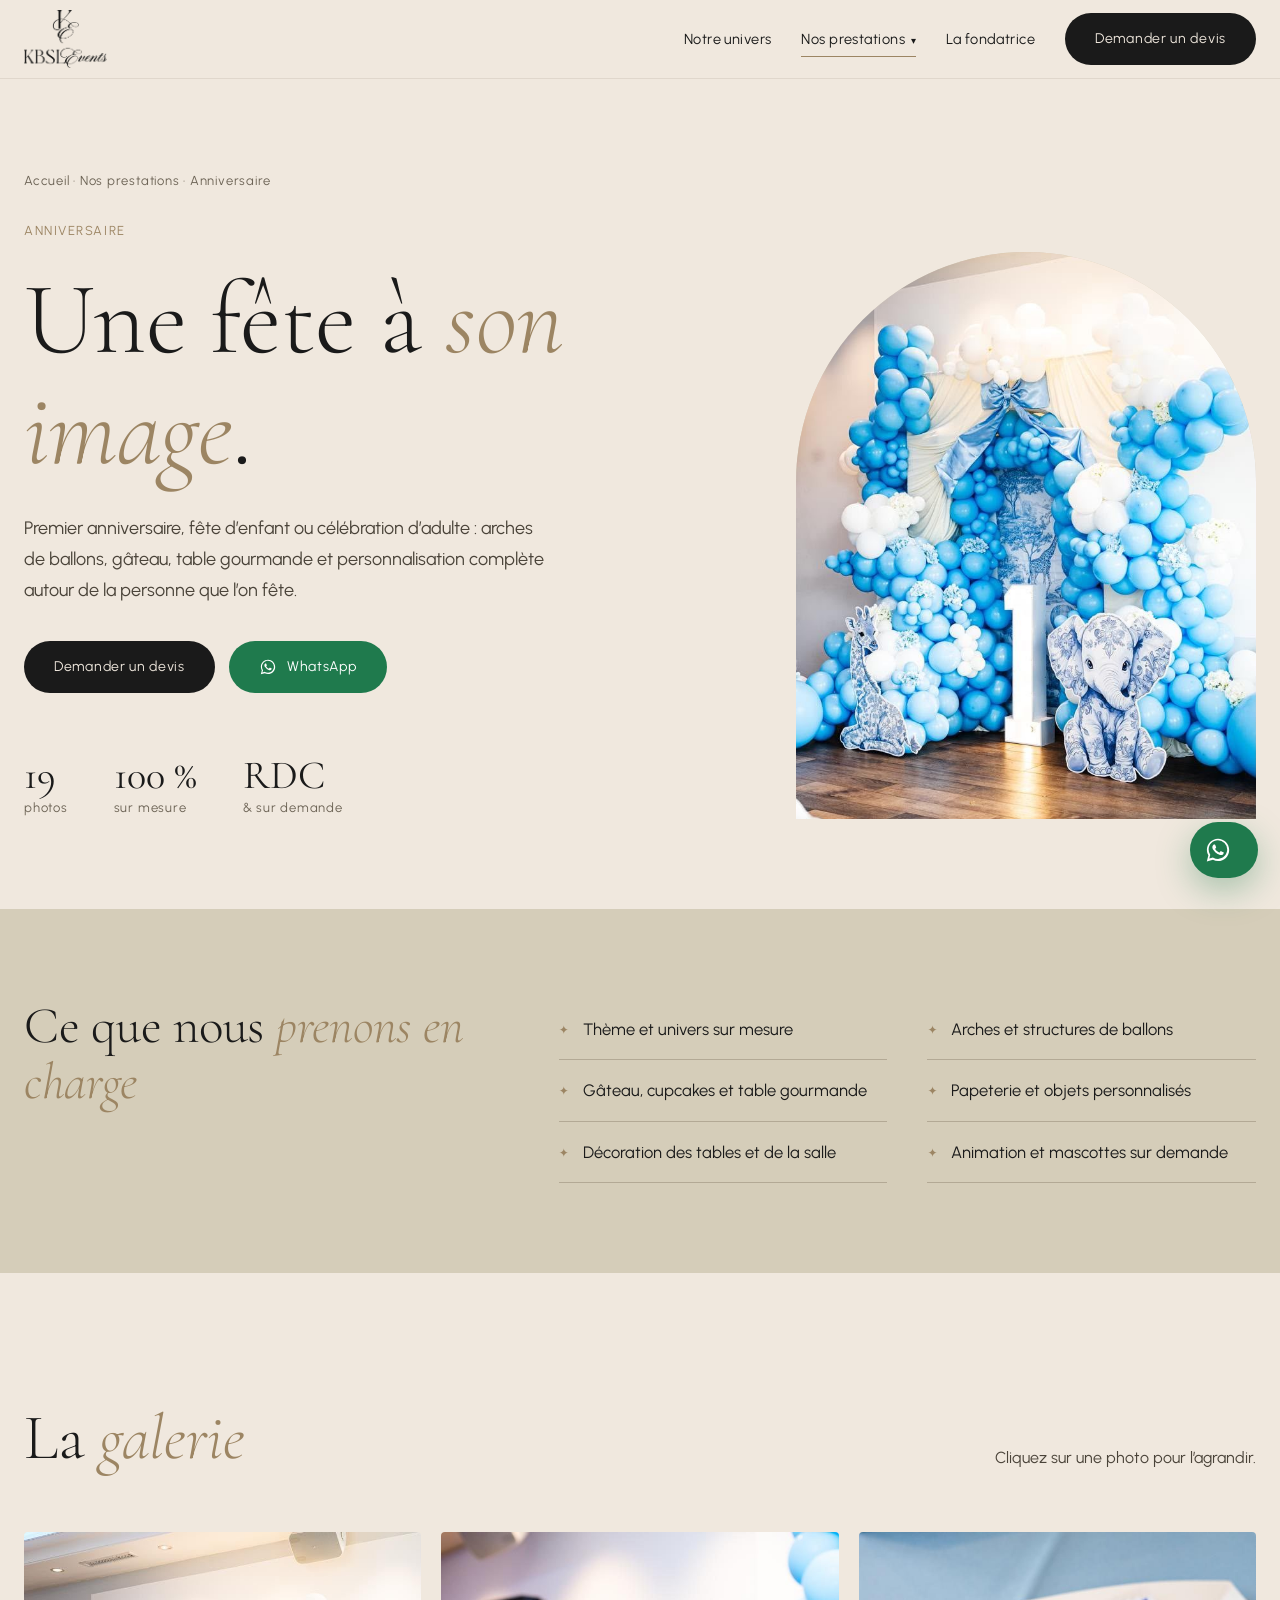
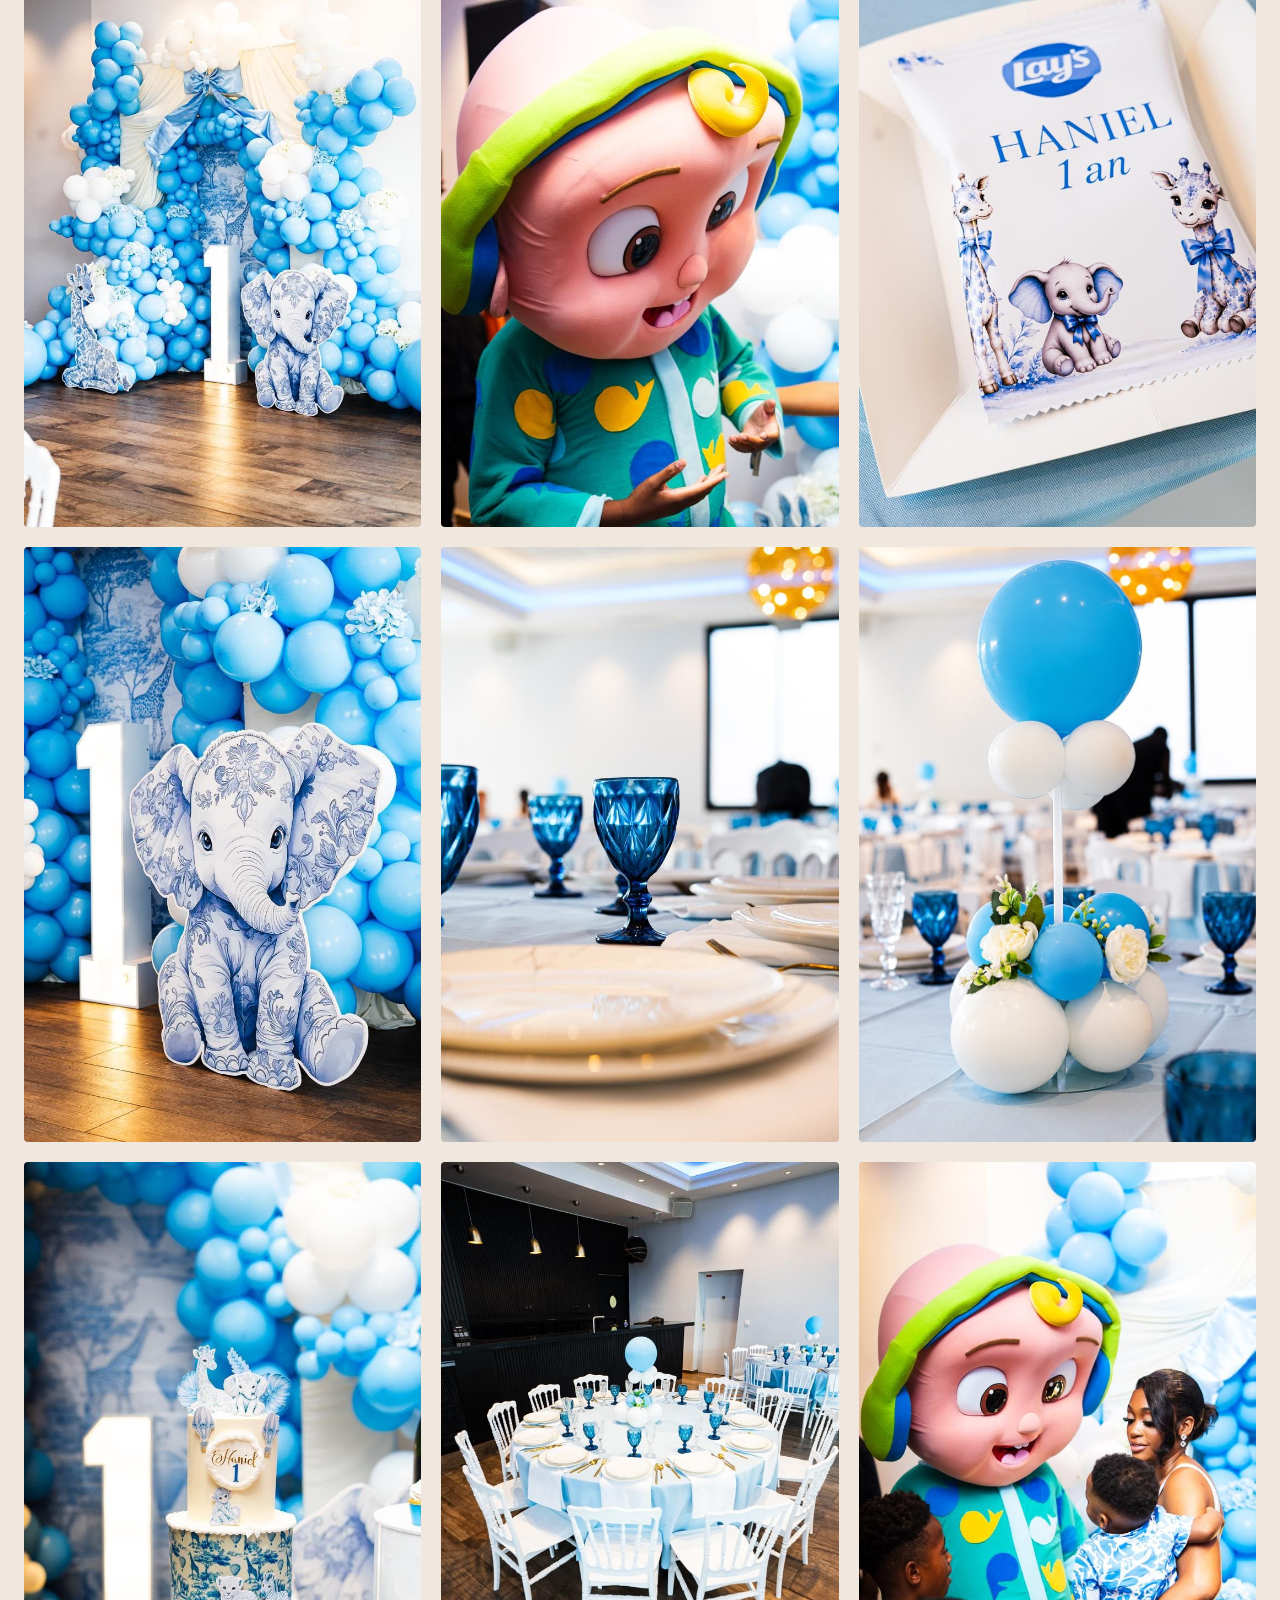
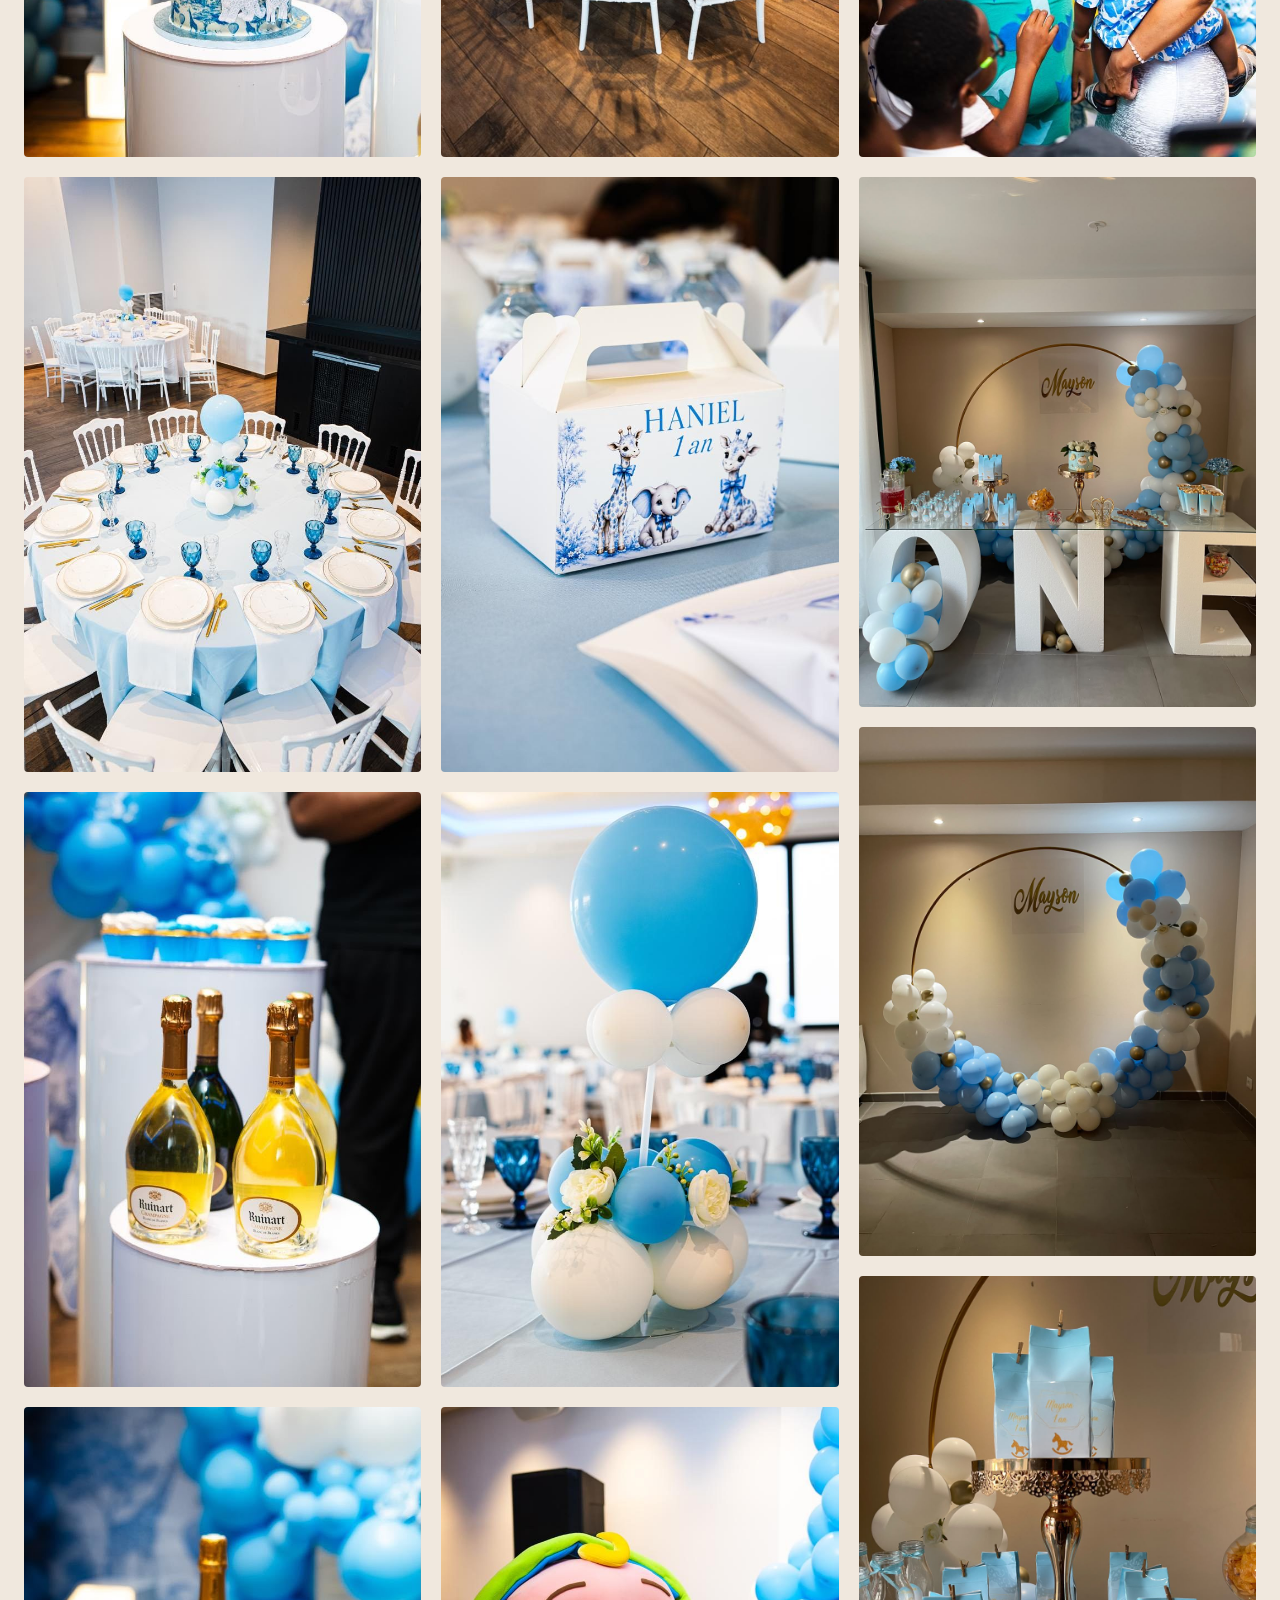
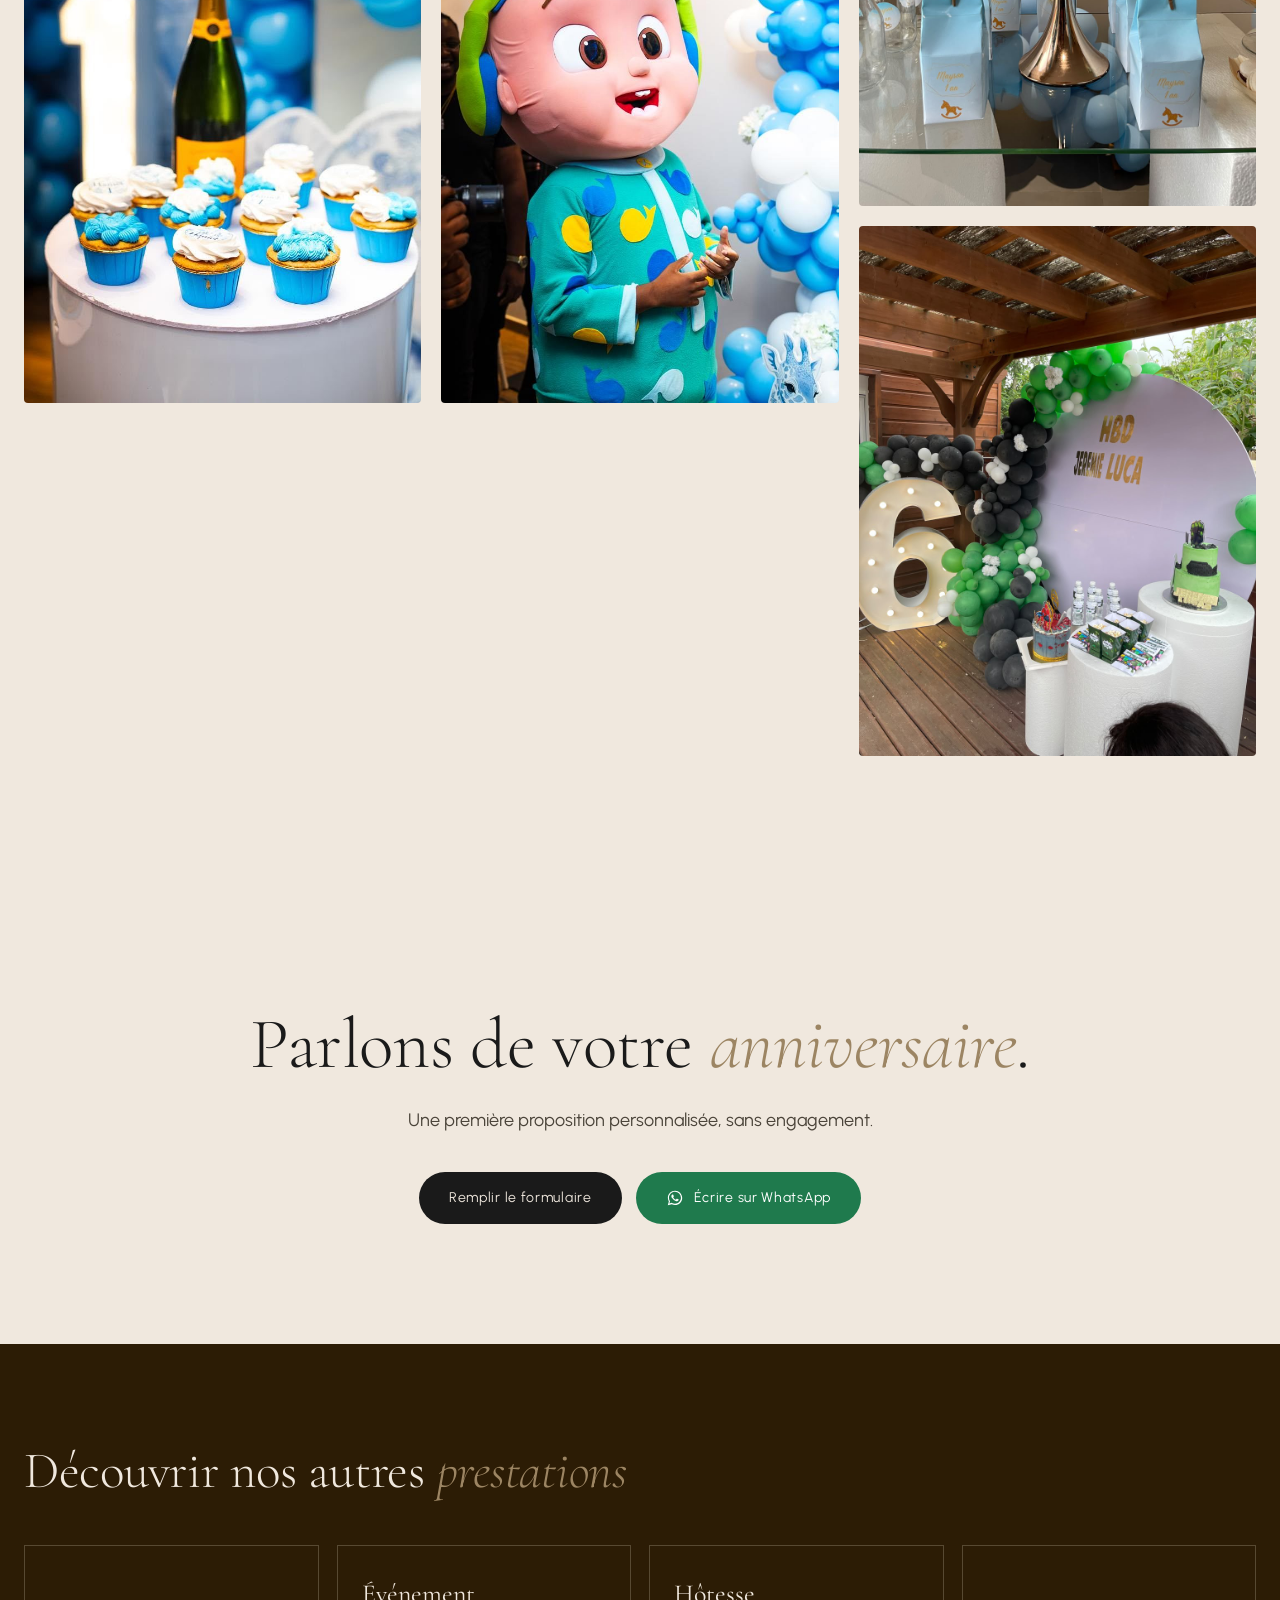
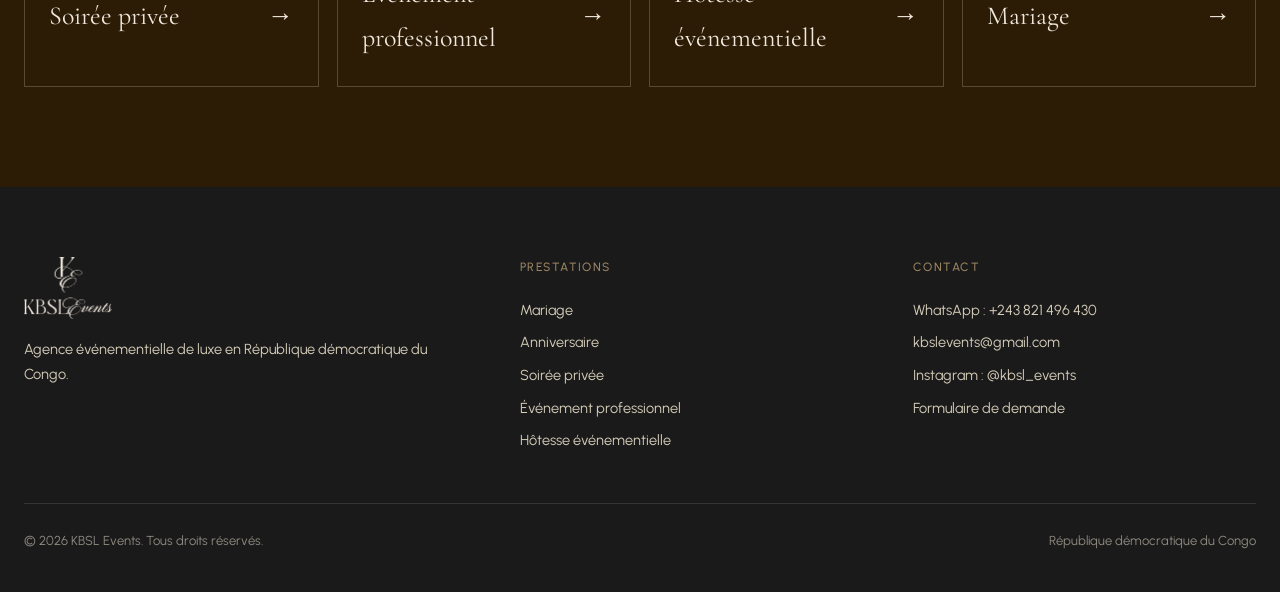
==== anniversaire.html @ 3478a7ea "Modifications cliente : pages par prestation, WhatsApp, formulaire, polices stables - RDC au lieu de" ====
<!doctype html>
<html lang="fr">
<head>
<meta charset="utf-8">
<meta name="viewport" content="width=device-width, initial-scale=1">
<title>Anniversaire | KBSL Events</title>
<meta name="description" content="Premier anniversaire, fête d’enfant ou célébration d’adulte : arches de ballons, gâteau, table gourmande et personnalisation complète autour de la personne que l’on fête.">
<meta property="og:title" content="Anniversaire | KBSL Events">
<meta property="og:description" content="Premier anniversaire, fête d’enfant ou célébration d’adulte : arches de ballons, gâteau, table gourmande et personnalisation complète autour de la personne que l’on fête.">
<meta property="og:image" content="images/planner-02.jpg">
<meta name="theme-color" content="#F0E8DE">
<link rel="icon" href="images/monogram-dark.png">
<link rel="preload" href="fonts/cormorant-garamond-latin-300-normal.woff2" as="font" type="font/woff2" crossorigin>
<link rel="preload" href="fonts/cormorant-garamond-latin-300-italic.woff2" as="font" type="font/woff2" crossorigin>
<link rel="preload" href="fonts/urbanist-latin-400-normal.woff2" as="font" type="font/woff2" crossorigin>
<link rel="preload" as="image" href="images/anniv-01.jpg">
<link rel="stylesheet" href="style.css">
</head>
<body>
<nav class="nav solid" aria-label="Navigation principale">
  <div class="wrap">
    <a href="index.html" class="brand" aria-label="KBSL Events, accueil"><img src="images/logo-full-dark.png" alt="KBSL Events" width="1423" height="1000"></a>
    <div class="links">
      <a href="index.html#univers">Notre univers</a>
      <div class="drop active">
        <button type="button" aria-haspopup="true">Nos prestations<span>▾</span></button>
        <div class="drop-menu"><a href="mariage.html">Mariage<small>24 photos</small></a><a href="anniversaire.html" class="active">Anniversaire<small>19 photos</small></a><a href="soiree-privee.html">Soirée privée<small>3 photos</small></a><a href="evenement-professionnel.html">Événement professionnel<small>Galerie à venir</small></a><a href="hotesse-evenementielle.html">Hôtesse événementielle<small>8 photos</small></a></div>
      </div>
      <a href="index.html#fondatrice">La fondatrice</a>
      <a class="btn" href="index.html#contact">Demander un devis</a>
    </div>
    <button class="burger" aria-label="Ouvrir le menu" aria-expanded="false"><i></i><i></i><i></i></button>
  </div>
</nav>
<div class="mobile-menu">
  <a href="index.html">Accueil</a>
  <p>NOS PRESTATIONS</p>
  <a href="mariage.html">Mariage</a><a href="anniversaire.html">Anniversaire</a><a href="soiree-privee.html">Soirée privée</a><a href="evenement-professionnel.html">Événement professionnel</a><a href="hotesse-evenementielle.html">Hôtesse événementielle</a>
  <p>LA MAISON</p>
  <a href="index.html#fondatrice">La fondatrice</a>
  <a href="index.html#contact">Contact</a>
  <a class="btn" href="index.html#contact">Demander un devis</a>
</div>

<header class="page-hero">
  <div class="wrap page-hero-grid">
    <div>
      <p class="crumbs load"><a href="index.html">Accueil</a> · <a href="index.html#realisations">Nos prestations</a> · Anniversaire</p>
      <p class="eyebrow load" style="--d:1">ANNIVERSAIRE</p>
      <h1 class="load" style="--d:1">Une fête à <em>son image</em>.</h1>
      <p class="lead load" style="--d:3">Premier anniversaire, fête d’enfant ou célébration d’adulte : arches de ballons, gâteau, table gourmande et personnalisation complète autour de la personne que l’on fête.</p>
      <div class="hero-cta load" style="--d:3"><a class="btn" href="index.html?type=anniversaire#contact">Demander un devis</a><a class="btn wa" href="https://wa.me/243821496430?text=Bonjour%20KBSL%20Events%2C%20j%27organise%20un%20anniversaire%20et%20j%27aimerais%20recevoir%20des%20informations%20sur%20vos%20prestations.%20Merci%20%21" target="_blank" rel="noopener"><svg viewBox="0 0 32 32" aria-hidden="true" fill="currentColor"><path d="M16.04 3C9 3 3.3 8.7 3.3 15.74c0 2.25.6 4.45 1.72 6.38L3.2 29l7.05-1.78a12.7 12.7 0 0 0 5.79 1.4h.01c7.03 0 12.74-5.7 12.74-12.74C28.79 8.7 23.07 3 16.04 3zm0 23.3h-.01c-1.9 0-3.77-.51-5.4-1.48l-.39-.23-4.18 1.06 1.12-4.08-.25-.42a10.56 10.56 0 0 1-1.62-5.62c0-5.85 4.76-10.6 10.62-10.6a10.6 10.6 0 0 1 10.6 10.62c0 5.85-4.76 10.6-10.5 10.6zm5.81-7.94c-.32-.16-1.89-.93-2.18-1.04-.29-.11-.5-.16-.72.16-.21.32-.82 1.04-1 1.25-.19.21-.37.24-.69.08-.32-.16-1.35-.5-2.57-1.59-.95-.85-1.59-1.9-1.78-2.22-.19-.32-.02-.49.14-.65.14-.14.32-.37.48-.56.16-.19.21-.32.32-.53.11-.21.05-.4-.03-.56-.08-.16-.72-1.73-.98-2.37-.26-.62-.52-.54-.72-.55h-.61c-.21 0-.56.08-.85.4-.29.32-1.11 1.09-1.11 2.65s1.14 3.08 1.3 3.29c.16.21 2.24 3.42 5.43 4.8.76.33 1.35.52 1.81.67.76.24 1.45.21 2 .13.61-.09 1.89-.77 2.15-1.52.27-.75.27-1.39.19-1.52-.08-.13-.29-.21-.61-.37z"/></svg>WhatsApp</a></div>
      <br><br><div class="facts load" style="--d:4"><div><b>19</b>photos</div><div><b>100 %</b>sur mesure</div><div><b>RDC</b>& sur demande</div></div>
    </div>
    <div class="arch load" style="--d:2"><img src="images/anniv-01.jpg" alt="Anniversaire KBSL Events" style="object-position:center 25%"></div>
  </div>
</header>

<section class="includes">
  <div class="wrap includes-grid">
    <h2 class="sr">Ce que nous <em>prenons en charge</em></h2>
    <ul class="sr"><li>Thème et univers sur mesure</li><li>Arches et structures de ballons</li><li>Gâteau, cupcakes et table gourmande</li><li>Papeterie et objets personnalisés</li><li>Décoration des tables et de la salle</li><li>Animation et mascottes sur demande</li></ul>
  </div>
</section>

<section>
  <div class="wrap">
    <div class="gal-head"><h2 class="sr" style="font-size:clamp(40px,5vw,72px);font-weight:300">La <em>galerie</em></h2><p class="sr">Cliquez sur une photo pour l’agrandir.</p></div>
    <div class="masonry"><figure class="sr-img"><img src="images/anniv-01.jpg" alt="Anniversaire KBSL Events, photo 1" loading="lazy" width="721" height="1080"></figure><figure class="sr-img"><img src="images/anniv-02.jpg" alt="Anniversaire KBSL Events, photo 2" loading="lazy" width="721" height="1080"></figure><figure class="sr-img"><img src="images/anniv-03.jpg" alt="Anniversaire KBSL Events, photo 3" loading="lazy" width="721" height="1080"></figure><figure class="sr-img"><img src="images/anniv-04.jpg" alt="Anniversaire KBSL Events, photo 4" loading="lazy" width="721" height="1080"></figure><figure class="sr-img"><img src="images/anniv-05.jpg" alt="Anniversaire KBSL Events, photo 5" loading="lazy" width="721" height="1080"></figure><figure class="sr-img"><img src="images/anniv-06.jpg" alt="Anniversaire KBSL Events, photo 6" loading="lazy" width="721" height="1080"></figure><figure class="sr-img"><img src="images/anniv-08.jpg" alt="Anniversaire KBSL Events, photo 7" loading="lazy" width="721" height="1080"></figure><figure class="sr-img"><img src="images/anniv-09.jpg" alt="Anniversaire KBSL Events, photo 8" loading="lazy" width="721" height="1080"></figure><figure class="sr-img"><img src="images/anniv-10.jpg" alt="Anniversaire KBSL Events, photo 9" loading="lazy" width="721" height="1080"></figure><figure class="sr-img"><img src="images/anniv-11.jpg" alt="Anniversaire KBSL Events, photo 10" loading="lazy" width="721" height="1080"></figure><figure class="sr-img"><img src="images/anniv-12.jpg" alt="Anniversaire KBSL Events, photo 11" loading="lazy" width="721" height="1080"></figure><figure class="sr-img"><img src="images/anniv-13.jpg" alt="Anniversaire KBSL Events, photo 12" loading="lazy" width="721" height="1080"></figure><figure class="sr-img"><img src="images/anniv-14.jpg" alt="Anniversaire KBSL Events, photo 13" loading="lazy" width="721" height="1080"></figure><figure class="sr-img"><img src="images/anniv-15.jpg" alt="Anniversaire KBSL Events, photo 14" loading="lazy" width="855" height="1280"></figure><figure class="sr-img"><img src="images/anniv-16.jpg" alt="Anniversaire KBSL Events, photo 15" loading="lazy" width="721" height="1080"></figure><figure class="sr-img"><img src="images/mayson-one.jpeg" alt="Anniversaire KBSL Events, photo 16" loading="lazy" width="960" height="1280"></figure><figure class="sr-img"><img src="images/mayson-arche.jpeg" alt="Anniversaire KBSL Events, photo 17" loading="lazy" width="960" height="1280"></figure><figure class="sr-img"><img src="images/mayson-details.jpeg" alt="Anniversaire KBSL Events, photo 18" loading="lazy" width="960" height="1280"></figure><figure class="sr-img"><img src="images/anniversaire-6.jpeg" alt="Anniversaire KBSL Events, photo 19" loading="lazy" width="960" height="1280"></figure></div>
  </div>
</section>

<section class="cta-band">
  <div class="wrap">
    <h2 class="sr">Parlons de votre <em>anniversaire</em>.</h2>
    <p class="sr">Une première proposition personnalisée, sans engagement.</p>
    <div class="cta-row sr"><a class="btn" href="index.html?type=anniversaire#contact">Remplir le formulaire</a><a class="btn wa" href="https://wa.me/243821496430?text=Bonjour%20KBSL%20Events%2C%20j%27organise%20un%20anniversaire%20et%20j%27aimerais%20recevoir%20des%20informations%20sur%20vos%20prestations.%20Merci%20%21" target="_blank" rel="noopener"><svg viewBox="0 0 32 32" aria-hidden="true" fill="currentColor"><path d="M16.04 3C9 3 3.3 8.7 3.3 15.74c0 2.25.6 4.45 1.72 6.38L3.2 29l7.05-1.78a12.7 12.7 0 0 0 5.79 1.4h.01c7.03 0 12.74-5.7 12.74-12.74C28.79 8.7 23.07 3 16.04 3zm0 23.3h-.01c-1.9 0-3.77-.51-5.4-1.48l-.39-.23-4.18 1.06 1.12-4.08-.25-.42a10.56 10.56 0 0 1-1.62-5.62c0-5.85 4.76-10.6 10.62-10.6a10.6 10.6 0 0 1 10.6 10.62c0 5.85-4.76 10.6-10.5 10.6zm5.81-7.94c-.32-.16-1.89-.93-2.18-1.04-.29-.11-.5-.16-.72.16-.21.32-.82 1.04-1 1.25-.19.21-.37.24-.69.08-.32-.16-1.35-.5-2.57-1.59-.95-.85-1.59-1.9-1.78-2.22-.19-.32-.02-.49.14-.65.14-.14.32-.37.48-.56.16-.19.21-.32.32-.53.11-.21.05-.4-.03-.56-.08-.16-.72-1.73-.98-2.37-.26-.62-.52-.54-.72-.55h-.61c-.21 0-.56.08-.85.4-.29.32-1.11 1.09-1.11 2.65s1.14 3.08 1.3 3.29c.16.21 2.24 3.42 5.43 4.8.76.33 1.35.52 1.81.67.76.24 1.45.21 2 .13.61-.09 1.89-.77 2.15-1.52.27-.75.27-1.39.19-1.52-.08-.13-.29-.21-.61-.37z"/></svg>Écrire sur WhatsApp</a></div>
  </div>
</section>

<section class="next-cats">
  <div class="wrap">
    <h2 class="sr">Découvrir nos autres <em>prestations</em></h2>
    <div class="next-list"><a href="soiree-privee.html">Soirée privée<span>→</span></a><a href="evenement-professionnel.html">Événement professionnel<span>→</span></a><a href="hotesse-evenementielle.html">Hôtesse événementielle<span>→</span></a><a href="mariage.html">Mariage<span>→</span></a></div>
  </div>
</section>
<footer>
  <div class="wrap">
    <div class="foot-grid">
      <div>
        <img src="images/logo-full-light.png" alt="KBSL Events" width="1423" height="1000">
        <p>Agence événementielle de luxe en République démocratique du Congo.</p>
      </div>
      <div><h4>PRESTATIONS</h4><a href="mariage.html">Mariage</a><a href="anniversaire.html">Anniversaire</a><a href="soiree-privee.html">Soirée privée</a><a href="evenement-professionnel.html">Événement professionnel</a><a href="hotesse-evenementielle.html">Hôtesse événementielle</a></div>
      <div><h4>CONTACT</h4>
        <a href="https://wa.me/243821496430?text=Bonjour%20KBSL%20Events%2C%20j%27organise%20un%20anniversaire%20et%20j%27aimerais%20recevoir%20des%20informations%20sur%20vos%20prestations.%20Merci%20%21" target="_blank" rel="noopener">WhatsApp : +243 821 496 430</a>
        <a href="mailto:kbslevents@gmail.com">kbslevents@gmail.com</a>
        <a href="https://www.instagram.com/kbsl_events/" target="_blank" rel="noopener">Instagram : @kbsl_events</a>
        <a href="index.html#contact">Formulaire de demande</a>
      </div>
    </div>
    <div class="foot-bottom"><span>© 2026 KBSL Events. Tous droits réservés.</span><span>République démocratique du Congo</span></div>
  </div>
</footer>
<a class="wa-float" href="https://wa.me/243821496430?text=Bonjour%20KBSL%20Events%2C%20j%27organise%20un%20anniversaire%20et%20j%27aimerais%20recevoir%20des%20informations%20sur%20vos%20prestations.%20Merci%20%21" target="_blank" rel="noopener" aria-label="Nous écrire sur WhatsApp"><svg viewBox="0 0 32 32" aria-hidden="true" fill="currentColor"><path d="M16.04 3C9 3 3.3 8.7 3.3 15.74c0 2.25.6 4.45 1.72 6.38L3.2 29l7.05-1.78a12.7 12.7 0 0 0 5.79 1.4h.01c7.03 0 12.74-5.7 12.74-12.74C28.79 8.7 23.07 3 16.04 3zm0 23.3h-.01c-1.9 0-3.77-.51-5.4-1.48l-.39-.23-4.18 1.06 1.12-4.08-.25-.42a10.56 10.56 0 0 1-1.62-5.62c0-5.85 4.76-10.6 10.62-10.6a10.6 10.6 0 0 1 10.6 10.62c0 5.85-4.76 10.6-10.5 10.6zm5.81-7.94c-.32-.16-1.89-.93-2.18-1.04-.29-.11-.5-.16-.72.16-.21.32-.82 1.04-1 1.25-.19.21-.37.24-.69.08-.32-.16-1.35-.5-2.57-1.59-.95-.85-1.59-1.9-1.78-2.22-.19-.32-.02-.49.14-.65.14-.14.32-.37.48-.56.16-.19.21-.32.32-.53.11-.21.05-.4-.03-.56-.08-.16-.72-1.73-.98-2.37-.26-.62-.52-.54-.72-.55h-.61c-.21 0-.56.08-.85.4-.29.32-1.11 1.09-1.11 2.65s1.14 3.08 1.3 3.29c.16.21 2.24 3.42 5.43 4.8.76.33 1.35.52 1.81.67.76.24 1.45.21 2 .13.61-.09 1.89-.77 2.15-1.52.27-.75.27-1.39.19-1.52-.08-.13-.29-.21-.61-.37z"/></svg><span>Écrivez-nous sur WhatsApp</span></a>
<script src="main.js"></script>
</body>
</html>
---- style.css ----
/* ===== Polices hébergées localement (aucun saut de police au chargement) ===== */
@font-face{font-family:'Cormorant Garamond';font-style:normal;font-weight:300;font-display:block;src:url(fonts/cormorant-garamond-latin-300-normal.woff2) format('woff2')}
@font-face{font-family:'Cormorant Garamond';font-style:italic;font-weight:300;font-display:block;src:url(fonts/cormorant-garamond-latin-300-italic.woff2) format('woff2')}
@font-face{font-family:'Cormorant Garamond';font-style:normal;font-weight:400;font-display:block;src:url(fonts/cormorant-garamond-latin-400-normal.woff2) format('woff2')}
@font-face{font-family:'Cormorant Garamond';font-style:italic;font-weight:400;font-display:block;src:url(fonts/cormorant-garamond-latin-400-italic.woff2) format('woff2')}
@font-face{font-family:'Cormorant Garamond';font-style:normal;font-weight:500;font-display:block;src:url(fonts/cormorant-garamond-latin-500-normal.woff2) format('woff2')}
@font-face{font-family:'Urbanist';font-style:normal;font-weight:400;font-display:block;src:url(fonts/urbanist-latin-400-normal.woff2) format('woff2')}
@font-face{font-family:'Urbanist';font-style:normal;font-weight:500;font-display:block;src:url(fonts/urbanist-latin-500-normal.woff2) format('woff2')}
@font-face{font-family:'Urbanist';font-style:normal;font-weight:600;font-display:block;src:url(fonts/urbanist-latin-600-normal.woff2) format('woff2')}

:root{
  --ivoire:#F0E8DE; --sauge:#D5CDB9; --charbon:#1A1A1A; --taupe:#9C8563; --espresso:#2C1C05;
  --texte:#4a4339; --muted:#6c6355;
  --ease:cubic-bezier(.16,.84,.44,1); --ease-soft:cubic-bezier(.22,.61,.36,1);
  --serif:'Cormorant Garamond',Georgia,serif; --sans:'Urbanist',system-ui,sans-serif;
}
*{box-sizing:border-box;margin:0;padding:0}
html{scroll-behavior:smooth;-webkit-text-size-adjust:100%}
body{background:var(--ivoire);color:var(--charbon);font-family:var(--sans);font-weight:400;line-height:1.7;-webkit-font-smoothing:antialiased;-moz-osx-font-smoothing:grayscale;text-rendering:optimizeLegibility;overflow-x:hidden}
img{display:block;max-width:100%}
a{color:inherit;text-decoration:none}
button,input,select,textarea{font:inherit;color:inherit}
.wrap{width:min(1240px,100% - 48px);margin-inline:auto}
h1,h2,h3{font-family:var(--serif);font-weight:400;line-height:1.08;letter-spacing:-.005em}
em{font-style:italic;color:var(--taupe)}
.eyebrow{font-size:13px;letter-spacing:.12em;color:var(--taupe);margin-bottom:22px}
section{padding:130px 0}

/* ===== Navigation ===== */
.nav{position:fixed;inset:0 0 auto 0;z-index:60;padding:16px 0;transition:background .5s var(--ease-soft),padding .5s var(--ease-soft),box-shadow .5s}
.nav.scrolled,.nav.solid{background:rgba(240,232,222,.95);backdrop-filter:blur(10px);-webkit-backdrop-filter:blur(10px);padding:10px 0;box-shadow:0 1px 0 rgba(44,28,5,.08)}
.nav .wrap{display:flex;align-items:center;justify-content:space-between;gap:20px}
.brand img{height:58px;width:auto}
.links{display:flex;gap:30px;align-items:center;font-size:14.5px;letter-spacing:.03em}
.links>a:not(.btn),.drop>button{position:relative;padding:6px 0;background:none;border:0;cursor:pointer;letter-spacing:.03em}
.links>a:not(.btn)::after,.drop>button::after{content:"";position:absolute;left:0;bottom:0;height:1px;width:100%;background:var(--taupe);transform:scaleX(0);transform-origin:left;transition:transform .5s var(--ease)}
.links>a:not(.btn):hover::after,.links>a.active::after,.drop:hover>button::after,.drop.active>button::after{transform:scaleX(1)}
.drop{position:relative}
.drop>button span{display:inline-block;margin-left:6px;font-size:10px;transition:transform .4s var(--ease)}
.drop:hover>button span,.drop:focus-within>button span{transform:rotate(180deg)}
.drop-menu{position:absolute;top:calc(100% + 14px);left:50%;min-width:270px;background:var(--ivoire);border:1px solid rgba(44,28,5,.12);box-shadow:0 24px 50px rgba(44,28,5,.14);padding:12px;opacity:0;visibility:hidden;transform:translate(-50%,8px);transition:opacity .35s var(--ease-soft),transform .35s var(--ease-soft),visibility .35s}
.drop-menu::before{content:"";position:absolute;left:0;right:0;top:-16px;height:16px}
.drop:hover .drop-menu,.drop:focus-within .drop-menu{opacity:1;visibility:visible;transform:translate(-50%,0)}
.drop-menu a{display:flex;justify-content:space-between;align-items:center;padding:11px 14px;font-family:var(--serif);font-size:21px;transition:background .3s,padding .4s var(--ease)}
.drop-menu a small{font-family:var(--sans);font-size:12px;color:var(--muted)}
.drop-menu a:hover,.drop-menu a.active{background:var(--sauge);padding-left:20px}
.burger{display:none;width:44px;height:44px;border:0;background:none;cursor:pointer;position:relative}
.burger i{position:absolute;left:10px;right:10px;height:1.5px;background:var(--charbon);transition:transform .4s var(--ease),opacity .3s}
.burger i:nth-child(1){top:16px}.burger i:nth-child(2){top:22px}.burger i:nth-child(3){top:28px}
.menu-open .burger i:nth-child(1){transform:translateY(6px) rotate(45deg)}
.menu-open .burger i:nth-child(2){opacity:0}
.menu-open .burger i:nth-child(3){transform:translateY(-6px) rotate(-45deg)}
.mobile-menu{position:fixed;inset:0;z-index:55;background:var(--ivoire);padding:110px 28px 40px;display:flex;flex-direction:column;gap:4px;opacity:0;visibility:hidden;transition:opacity .4s var(--ease-soft),visibility .4s;overflow-y:auto}
.menu-open .mobile-menu{opacity:1;visibility:visible}
.mobile-menu a{font-family:var(--serif);font-size:32px;padding:8px 0;border-bottom:1px solid rgba(44,28,5,.12)}
.mobile-menu p{margin-top:22px;font-size:12px;letter-spacing:.12em;color:var(--taupe)}
.mobile-menu .btn{margin-top:26px;text-align:center;font-family:var(--sans);font-size:15px;border:0}

/* ===== Boutons ===== */
.btn{display:inline-block;white-space:nowrap;background:var(--charbon);color:var(--ivoire);padding:14px 30px;border-radius:999px;font-size:14px;letter-spacing:.05em;border:0;cursor:pointer;transition:background .4s,color .4s,box-shadow .4s}
.btn:hover{background:var(--espresso)}
.btn.ghost{background:transparent;color:var(--charbon);box-shadow:inset 0 0 0 1px var(--charbon)}
.btn.ghost:hover{background:var(--charbon);color:var(--ivoire)}
.btn.light{background:var(--ivoire);color:var(--espresso)}
.btn.light:hover{background:var(--sauge)}
.btn.wa{background:#1f7a4d;color:#fff;display:inline-flex;align-items:center;gap:10px}
.btn.wa:hover{background:#17603c}
.btn.wa svg{width:18px;height:18px}

/* ===== Hero accueil ===== */
.hero{min-height:100svh;padding:140px 0 80px;display:flex;align-items:center}
.hero-grid{display:grid;grid-template-columns:1.1fr .9fr;gap:70px;align-items:center}
.hero h1{font-size:clamp(50px,7vw,108px);font-weight:300}
.hero p.lead{max-width:470px;margin:30px 0 38px;font-size:17px;color:var(--texte)}
.hero-cta{display:flex;gap:14px;flex-wrap:wrap}
.arch{border-radius:999px 999px 0 0;overflow:hidden;position:relative;background:var(--sauge)}
.arch img,.frame img{width:100%;height:100%;object-fit:cover;transition:transform 1.4s var(--ease)}
.arch:hover img,.frame:hover img{transform:scale(1.05)}
.hero-wrap{position:relative;max-width:470px;margin-left:auto;width:100%}
.hero-photo{aspect-ratio:3/4.2}
.hero-mono{position:absolute;left:-34px;bottom:46px;width:118px;height:118px;border-radius:50%;background:var(--ivoire);display:grid;place-items:center;box-shadow:0 10px 40px rgba(44,28,5,.15)}
.hero-mono img{height:70px;width:auto}

/* ===== Bandeau défilant ===== */
.marquee{background:var(--espresso);color:var(--sauge);overflow:hidden;padding:20px 0;font-family:var(--serif);font-style:italic;font-size:26px;white-space:nowrap}
.marquee-track{display:inline-flex;gap:56px;animation:slide 50s linear infinite;padding-left:56px}
.marquee-track span::after{content:"✦";margin-left:56px;font-style:normal;font-size:14px;color:var(--taupe)}
@keyframes slide{to{transform:translate3d(-50%,0,0)}}

/* ===== Univers ===== */
.concept-grid{display:grid;grid-template-columns:.9fr 1.1fr;gap:90px;align-items:center}
.concept h2,.gal-head h2,.founder h2,.team h2,.contact-head h2{font-size:clamp(40px,5vw,72px);font-weight:300}
.concept p{font-size:18px;color:var(--texte);margin-top:20px;max-width:540px}
.concept-img{display:grid;grid-template-columns:1fr 1fr;gap:18px;align-items:end}
.concept-img .arch{aspect-ratio:3/4.4}
.concept-img .arch:nth-child(2){margin-top:80px}

/* ===== Prestations (liste) ===== */
.pillars{background:var(--sauge)}
.pillars h2,.process h2{font-size:clamp(38px,4.6vw,64px);font-weight:300;max-width:760px;margin-bottom:70px}
.pillar-list{border-top:1px solid rgba(44,28,5,.25)}
.pillar{display:grid;grid-template-columns:.8fr 1.2fr auto;gap:40px;align-items:center;padding:34px 0;border-bottom:1px solid rgba(44,28,5,.25);transition:padding .6s var(--ease)}
.pillar:hover{padding-left:22px}
.pillar h3{font-size:clamp(28px,3vw,42px)}
.pillar p{color:var(--texte);max-width:520px}
.pillar .arr{font-size:14px;letter-spacing:.06em;color:var(--espresso);white-space:nowrap;display:flex;align-items:center;gap:10px}
.pillar .arr b{font-family:var(--serif);font-weight:400;font-size:28px;color:var(--taupe);transition:transform .5s var(--ease)}
.pillar:hover .arr b{transform:translateX(8px)}

/* ===== Réalisations : cartes catégories ===== */
.gal-head{display:flex;justify-content:space-between;align-items:end;gap:30px;margin-bottom:60px;flex-wrap:wrap}
.gal-head p{max-width:360px;color:var(--texte)}
.cats{display:grid;grid-template-columns:repeat(6,1fr);gap:20px}
.cat{position:relative;overflow:hidden;border-radius:4px;background:var(--sauge);display:block;color:var(--ivoire)}
.cat:nth-child(1),.cat:nth-child(2){grid-column:span 3;aspect-ratio:4/3.2}
.cat:nth-child(n+3){grid-column:span 2;aspect-ratio:3/3.8}
.cat img{width:100%;height:100%;object-fit:cover;transition:transform 1.4s var(--ease)}
.cat::after{content:"";position:absolute;inset:0;background:linear-gradient(180deg,rgba(26,26,26,0) 45%,rgba(26,26,26,.72));transition:opacity .6s}
.cat:hover img{transform:scale(1.05)}
.cat .cap{position:absolute;left:26px;right:26px;bottom:24px;z-index:2;display:flex;justify-content:space-between;align-items:end;gap:14px}
.cat h3{font-size:clamp(28px,2.8vw,40px)}
.cat small{display:block;font-size:13px;letter-spacing:.06em;opacity:.85;margin-top:4px}
.cat .go{width:46px;height:46px;flex:none;border-radius:50%;border:1px solid rgba(240,232,222,.7);display:grid;place-items:center;font-size:18px;transition:background .4s,color .4s}
.cat:hover .go{background:var(--ivoire);color:var(--espresso)}
.cat.typo{background:var(--espresso);display:flex;align-items:center;justify-content:center;text-align:center;padding:30px}
.cat.typo::after{display:none}
.cat.typo .mono{height:90px;width:auto;opacity:.9;margin:0 auto 18px}

/* ===== Fondatrice ===== */
.founder{background:var(--espresso);color:var(--ivoire)}
.founder-grid{display:grid;grid-template-columns:.85fr 1.15fr;gap:90px;align-items:center}
.founder .arch{aspect-ratio:3/4.1;max-width:460px;background:#3a2a12}
.founder h2{margin-bottom:10px}
.founder .role{font-size:13px;letter-spacing:.12em;color:var(--taupe);margin-bottom:28px}
.founder p{color:#d9d0c1;font-size:17.5px;margin-bottom:18px;max-width:580px}
.founder blockquote{margin-top:30px;padding-top:26px;border-top:1px solid rgba(213,205,185,.25);font-family:var(--serif);font-style:italic;font-size:26px;line-height:1.35;color:var(--sauge);max-width:560px}
.sign{margin-top:26px;font-family:var(--serif);font-style:italic;font-size:30px;color:var(--taupe)}
.sign small{display:block;font-family:var(--sans);font-style:normal;font-size:13px;letter-spacing:.1em;color:var(--sauge);margin-top:4px}

/* ===== Équipe ===== */
.team-grid{display:grid;grid-template-columns:1fr 1fr;gap:70px;align-items:center}
.team-pics{display:grid;grid-template-columns:1fr 1fr;gap:18px}
.team-pics .frame{aspect-ratio:3/4.2;border-radius:4px;overflow:hidden;background:#d9d4cc}
.team-pics .frame:nth-child(2){margin-top:60px}
.team-pics .frame img{object-position:center top}
.team h2{margin-bottom:26px}
.team p{font-size:18px;color:var(--texte);max-width:480px;margin-bottom:18px}
.team .btn{margin-top:14px}

/* ===== Méthode ===== */
.process{background:var(--sauge)}
.steps{display:grid;grid-template-columns:repeat(4,1fr);gap:40px;position:relative}
.steps::before{content:"";position:absolute;top:9px;left:0;right:0;height:1px;background:rgba(44,28,5,.3);transform-origin:left;transform:scaleX(0);transition:transform 2s var(--ease)}
.steps.sr-visible::before{transform:scaleX(1)}
.step::before{content:"";display:block;width:19px;height:19px;border-radius:50%;background:var(--ivoire);border:1px solid var(--espresso);margin-bottom:26px;position:relative}
.step h3{font-size:30px;margin-bottom:10px}
.step p{color:var(--texte);font-size:15.5px}

/* ===== Contact + formulaire ===== */
.contact-grid{display:grid;grid-template-columns:.85fr 1.15fr;gap:80px;align-items:start}
.contact-head h2{margin-bottom:24px}
.contact-head p{color:var(--texte);font-size:18px;max-width:440px;margin-bottom:34px}
.contact-head .mono{height:96px;width:auto;margin-bottom:34px}
.coords{margin-top:40px;display:grid;gap:18px;font-size:15.5px}
.coords div{display:grid;grid-template-columns:110px 1fr;gap:10px;padding-bottom:16px;border-bottom:1px solid rgba(44,28,5,.14)}
.coords span{color:var(--taupe);font-size:13px;letter-spacing:.08em;padding-top:2px}
.coords a{border-bottom:1px solid transparent;transition:border-color .3s}
.coords a:hover{border-color:var(--taupe)}
.form{background:#f7f2eb;border:1px solid rgba(44,28,5,.1);padding:44px;border-radius:4px}
.form h3{font-size:34px;margin-bottom:6px}
.form .sub{color:var(--muted);font-size:15px;margin-bottom:30px}
.fgrid{display:grid;grid-template-columns:1fr 1fr;gap:18px 20px}
.field{display:flex;flex-direction:column;gap:7px}
.field.full{grid-column:1/-1}
.field label{font-size:13px;letter-spacing:.06em;color:var(--espresso)}
.field label i{font-style:normal;color:var(--taupe)}
.field input,.field select,.field textarea{width:100%;background:var(--ivoire);border:1px solid rgba(44,28,5,.2);border-radius:3px;padding:13px 14px;font-size:15.5px;transition:border-color .3s,box-shadow .3s;appearance:none;-webkit-appearance:none}
.field select{background-image:linear-gradient(45deg,transparent 50%,var(--taupe) 50%),linear-gradient(135deg,var(--taupe) 50%,transparent 50%);background-position:calc(100% - 20px) 50%,calc(100% - 15px) 50%;background-size:5px 5px;background-repeat:no-repeat;padding-right:40px}
.field textarea{min-height:130px;resize:vertical}
.field input:focus,.field select:focus,.field textarea:focus{outline:none;border-color:var(--taupe);box-shadow:0 0 0 3px rgba(156,133,99,.18)}
.hp{position:absolute;left:-9999px;width:1px;height:1px;overflow:hidden}
.form-foot{display:flex;align-items:center;justify-content:space-between;gap:20px;margin-top:28px;flex-wrap:wrap}
.form-foot small{color:var(--muted);font-size:13px;max-width:300px}
.form-msg{margin-top:20px;padding:14px 16px;border-radius:3px;font-size:15px;display:none}
.form-msg.ok{display:block;background:#e3eadb;color:#2f4a22}
.form-msg.err{display:block;background:#f3dfd8;color:#7a2e14}
.btn[disabled]{opacity:.6;cursor:wait}

/* ===== Pages prestations ===== */
.page-hero{padding:170px 0 90px}
.page-hero-grid{display:grid;grid-template-columns:1.05fr .95fr;gap:70px;align-items:end}
.crumbs{font-size:13px;letter-spacing:.06em;color:var(--muted);margin-bottom:28px}
.crumbs a:hover{color:var(--taupe)}
.page-hero h1{font-size:clamp(56px,8vw,124px);font-weight:300}
.page-hero .lead{font-size:18px;color:var(--texte);max-width:520px;margin:28px 0 36px}
.page-hero .arch{aspect-ratio:3/3.7;max-width:460px;margin-left:auto;width:100%}
.facts{display:flex;gap:46px;margin-top:6px;flex-wrap:wrap}
.facts div{font-size:13px;letter-spacing:.06em;color:var(--muted)}
.facts b{display:block;font-family:var(--serif);font-weight:400;font-size:40px;color:var(--charbon);letter-spacing:0;line-height:1.1}
.includes{background:var(--sauge);padding:90px 0}
.includes-grid{display:grid;grid-template-columns:.8fr 1.2fr;gap:70px}
.includes h2{font-size:clamp(34px,4vw,54px);font-weight:300}
.includes ul{list-style:none;display:grid;grid-template-columns:1fr 1fr;gap:0 40px}
.includes li{padding:16px 0;border-bottom:1px solid rgba(44,28,5,.2);font-size:16.5px;display:flex;gap:14px}
.includes li::before{content:"✦";color:var(--taupe);font-size:12px;padding-top:5px}
.masonry{columns:3;column-gap:20px}
.masonry figure{break-inside:avoid;margin-bottom:20px;overflow:hidden;border-radius:4px;cursor:zoom-in;background:var(--sauge)}
.masonry img{width:100%;height:auto;transition:transform 1.2s var(--ease)}
.masonry figure:hover img{transform:scale(1.04)}
.empty-gal{border:1px dashed rgba(44,28,5,.3);border-radius:4px;padding:70px 30px;text-align:center}
.empty-gal img{height:90px;width:auto;margin:0 auto 24px}
.empty-gal h3{font-size:34px;margin-bottom:12px}
.empty-gal p{color:var(--texte);max-width:520px;margin:0 auto 28px}
.next-cats{background:var(--espresso);color:var(--ivoire);padding:100px 0}
.next-cats h2{font-size:clamp(34px,4vw,56px);font-weight:300;margin-bottom:46px}
.next-list{display:grid;grid-template-columns:repeat(4,1fr);gap:18px}
.next-list a{border:1px solid rgba(213,205,185,.25);padding:26px 24px;font-family:var(--serif);font-size:26px;display:flex;justify-content:space-between;align-items:center;transition:background .4s,color .4s,border-color .4s}
.next-list a:hover{background:var(--ivoire);color:var(--espresso);border-color:var(--ivoire)}
.cta-band{text-align:center;padding:120px 0}
.cta-band h2{font-size:clamp(40px,5.6vw,84px);font-weight:300;max-width:900px;margin:0 auto 22px}
.cta-band p{color:var(--texte);font-size:18px;max-width:520px;margin:0 auto 36px}
.cta-row{display:flex;gap:14px;justify-content:center;flex-wrap:wrap}

/* ===== Visionneuse photos ===== */
.lb{position:fixed;inset:0;z-index:90;background:rgba(20,16,10,.94);display:flex;align-items:center;justify-content:center;opacity:0;visibility:hidden;transition:opacity .4s,visibility .4s}
.lb.open{opacity:1;visibility:visible}
.lb img{max-width:min(92vw,1300px);max-height:84vh;object-fit:contain;border-radius:2px;box-shadow:0 30px 80px rgba(0,0,0,.5)}
.lb button{position:absolute;background:none;border:1px solid rgba(240,232,222,.4);color:var(--ivoire);width:52px;height:52px;border-radius:50%;cursor:pointer;font-size:20px;transition:background .3s}
.lb button:hover{background:rgba(240,232,222,.15)}
.lb .x{top:22px;right:22px}
.lb .prev{left:22px;top:50%;transform:translateY(-50%)}
.lb .next{right:22px;top:50%;transform:translateY(-50%)}
.lb .count{position:absolute;bottom:24px;left:0;right:0;text-align:center;color:var(--sauge);font-size:13px;letter-spacing:.1em}

/* ===== WhatsApp flottant ===== */
.wa-float{position:fixed;right:22px;bottom:22px;z-index:70;display:flex;align-items:center;gap:12px;background:#1f7a4d;color:#fff;border-radius:999px;padding:14px;box-shadow:0 12px 34px rgba(31,122,77,.35);transition:padding .5s var(--ease),background .3s}
.wa-float svg{width:28px;height:28px;flex:none}
.wa-float span{max-width:0;overflow:hidden;white-space:nowrap;font-size:14.5px;letter-spacing:.02em;transition:max-width .6s var(--ease)}
.wa-float:hover{background:#17603c;padding-right:22px}
.wa-float:hover span{max-width:220px}

/* ===== Pied de page ===== */
footer{background:var(--charbon);color:var(--sauge);padding:70px 0 40px;font-size:14.5px}
.foot-grid{display:grid;grid-template-columns:1.3fr 1fr 1fr;gap:50px;padding-bottom:46px;border-bottom:1px solid rgba(213,205,185,.15)}
.foot-grid img{height:62px;width:auto;margin-bottom:18px}
.foot-grid h4{font-family:var(--sans);font-weight:500;font-size:12px;letter-spacing:.12em;color:var(--taupe);margin-bottom:16px}
.foot-grid a{display:block;padding:4px 0;transition:color .3s}
.foot-grid a:hover{color:var(--ivoire)}
.foot-bottom{padding-top:26px;display:flex;justify-content:space-between;gap:20px;flex-wrap:wrap;font-size:13px;color:#8f8a80}

/* ===== Apparitions au défilement (opacité uniquement sur le texte = police stable) ===== */
.sr{opacity:0;transition:opacity 1.1s var(--ease-soft)}
.sr.sr-visible{opacity:1}
.sr-img{opacity:0;transform:translate3d(0,28px,0);transition:opacity 1.1s var(--ease-soft),transform 1.1s var(--ease-soft)}
.sr-img.sr-visible{opacity:1;transform:none}
.load{opacity:0;animation:fade 1.2s var(--ease-soft) forwards;animation-delay:calc(var(--d,0)*.12s + .1s)}
@keyframes fade{to{opacity:1}}

@media(max-width:1000px){
  .links{display:none}
  .burger{display:block}
  .hero-grid,.concept-grid,.founder-grid,.team-grid,.contact-grid,.page-hero-grid,.includes-grid{grid-template-columns:1fr;gap:50px}
  .hero{padding-top:120px}
  .hero-wrap,.page-hero .arch{margin:0 auto}
  .hero-mono{left:8px;width:96px;height:96px}
  .hero-mono img{height:58px}
  section{padding:90px 0}
  .pillar{grid-template-columns:1fr;gap:10px}
  .steps{grid-template-columns:1fr 1fr}.steps::before{display:none}
  .cats{grid-template-columns:1fr 1fr}
  .cat:nth-child(n){grid-column:span 1;aspect-ratio:3/3.8}
  .cat:nth-child(1){grid-column:1/-1;aspect-ratio:4/3}
  .masonry{columns:2}
  .next-list{grid-template-columns:1fr 1fr}
  .includes ul{grid-template-columns:1fr}
  .foot-grid{grid-template-columns:1fr 1fr}
  .concept-img .arch:nth-child(2){margin-top:40px}
  .page-hero{padding:140px 0 70px}
}
@media(max-width:600px){
  .wrap{width:calc(100% - 32px)}
  .brand img{height:48px}
  .fgrid{grid-template-columns:1fr}
  .form{padding:28px 20px}
  .steps{grid-template-columns:1fr}
  .cats{grid-template-columns:1fr}
  .cat:nth-child(n){grid-column:auto;aspect-ratio:4/3.6}
  .masonry{columns:1}
  .next-list{grid-template-columns:1fr}
  .foot-grid{grid-template-columns:1fr}
  .team-pics .frame:nth-child(2){margin-top:30px}
  .lb .prev,.lb .next{top:auto;bottom:16px;transform:none}
  .lb .count{bottom:34px}
  .coords div{grid-template-columns:1fr;gap:2px}
  .wa-float{right:16px;bottom:16px}
}
@media(prefers-reduced-motion:reduce){
  .sr,.sr-img,.load{opacity:1!important;transform:none!important;animation:none!important;transition:none!important}
  .marquee-track{animation:none}
}
.founder-visual{position:relative;max-width:460px;width:100%}
.founder-inset{position:absolute;right:-50px;bottom:-40px;width:42%;aspect-ratio:3/4;border:8px solid var(--espresso);overflow:hidden;border-radius:4px;background:#3a2a12}
.founder-inset img{width:100%;height:100%;object-fit:cover;object-position:center 20%}
@media(max-width:1000px){.founder-visual{margin:0 auto 40px}.founder-inset{right:-10px}}
.coords p{font-size:15.5px}
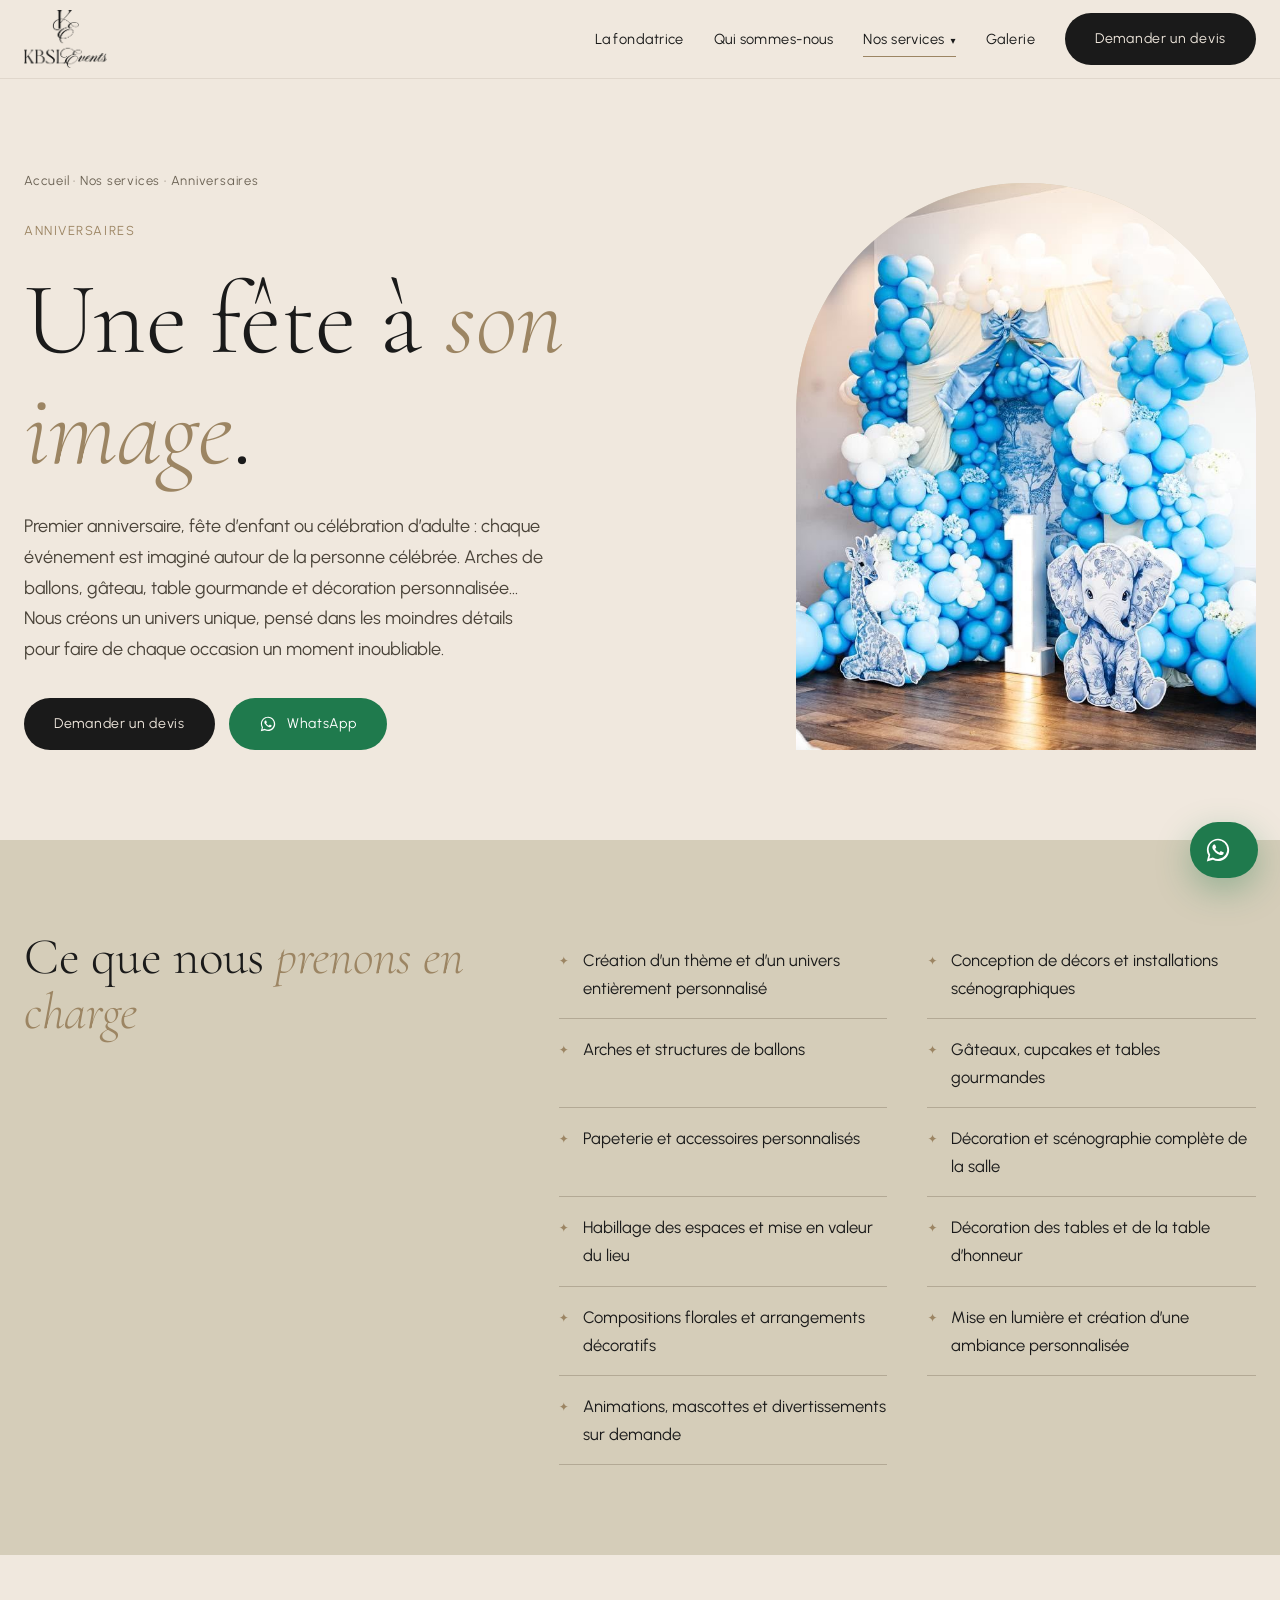
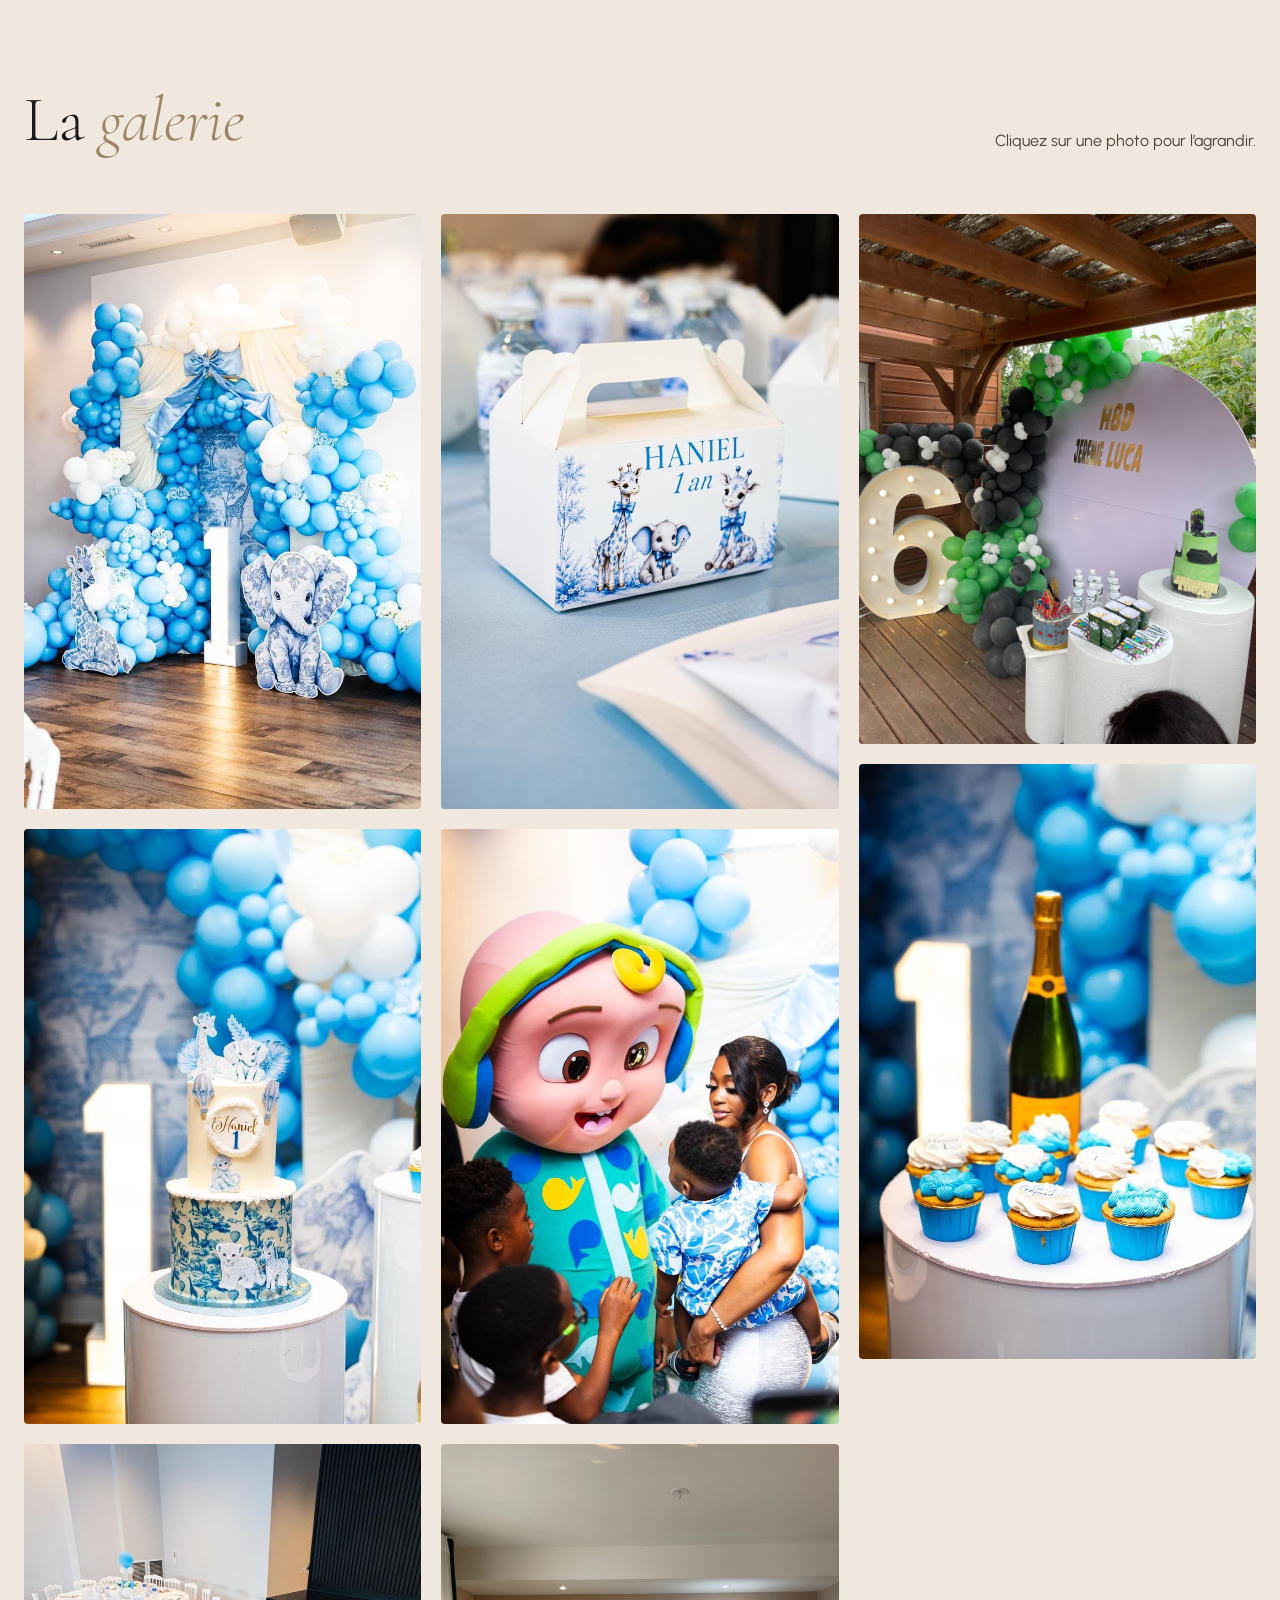
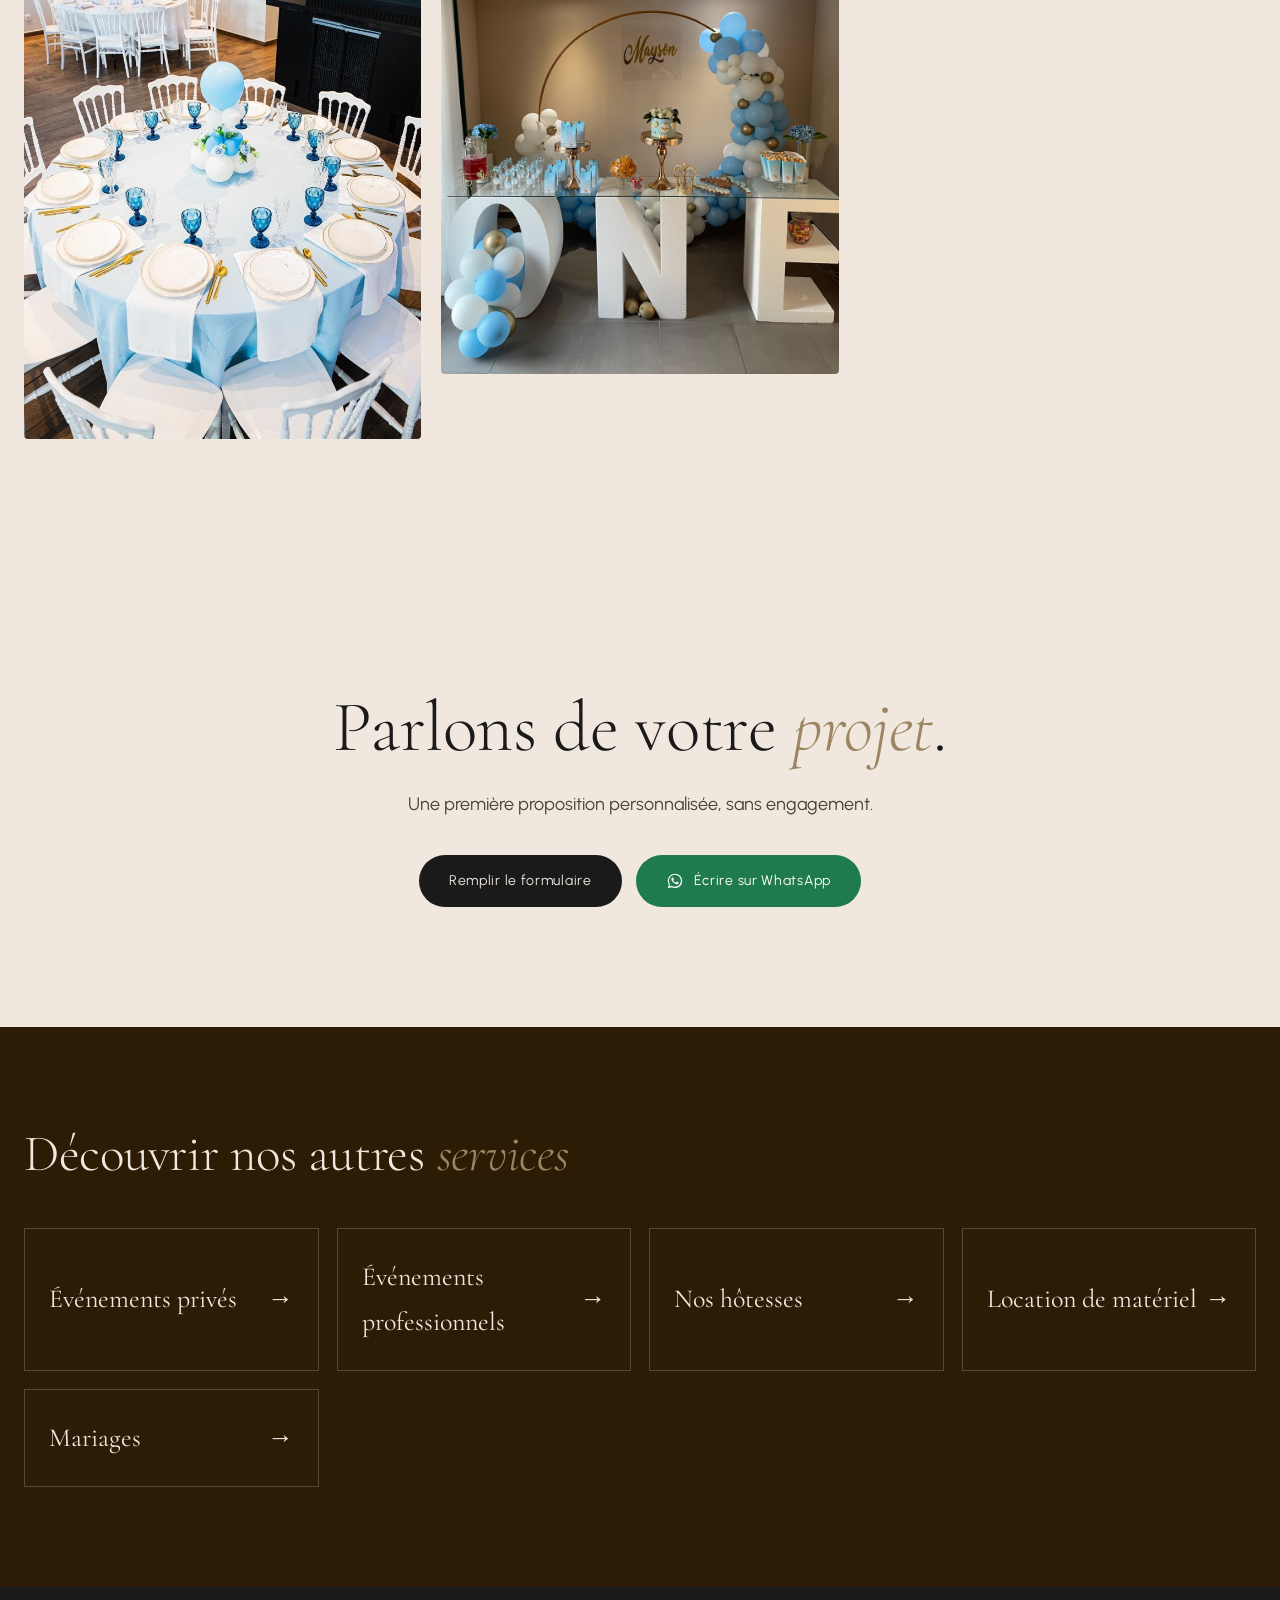
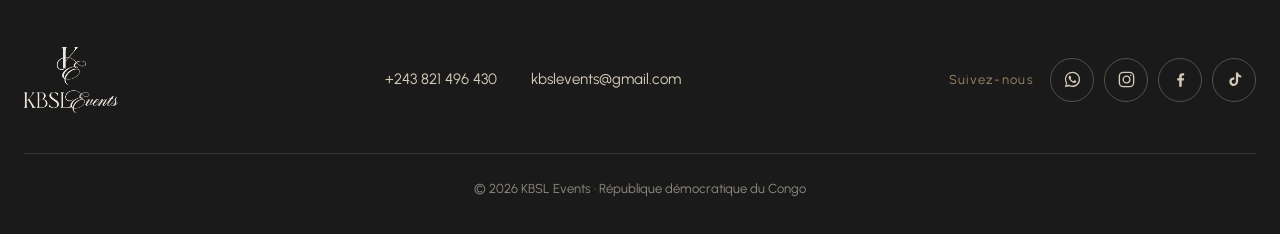
==== commit 2838b80d: "Nouvelle structure selon le plan de la cliente - Mot de la fondatrice (LAURA KABASELE), Qui sommes-n" ====
--- a/anniversaire.html
+++ b/anniversaire.html
@@ -3,10 +3,10 @@
 <head>
 <meta charset="utf-8">
 <meta name="viewport" content="width=device-width, initial-scale=1">
-<title>Anniversaire | KBSL Events</title>
-<meta name="description" content="Premier anniversaire, fête d’enfant ou célébration d’adulte : arches de ballons, gâteau, table gourmande et personnalisation complète autour de la personne que l’on fête.">
-<meta property="og:title" content="Anniversaire | KBSL Events">
-<meta property="og:description" content="Premier anniversaire, fête d’enfant ou célébration d’adulte : arches de ballons, gâteau, table gourmande et personnalisation complète autour de la personne que l’on fête.">
+<title>Anniversaires | KBSL Events</title>
+<meta name="description" content="Premier anniversaire, fête d’enfant ou célébration d’adulte : chaque événement est imaginé autour de la personne célébrée. Arches de ballons, gâteau, table gourmande et décoration personnalisée… Nous créons un univers unique, pensé dans les moindres détails pour faire de chaque occasion un moment inoubliable.">
+<meta property="og:title" content="Anniversaires | KBSL Events">
+<meta property="og:description" content="Premier anniversaire, fête d’enfant ou célébration d’adulte : chaque événement est imaginé autour de la personne célébrée. Arches de ballons, gâteau, table gourmande et décoration personnalisée… Nous créons un univers unique, pensé dans les moindres détails pour faire de chaque occasion un moment inoubliable.">
 <meta property="og:image" content="images/planner-02.jpg">
 <meta name="theme-color" content="#F0E8DE">
 <link rel="icon" href="images/monogram-dark.png">
@@ -21,12 +21,13 @@
   <div class="wrap">
     <a href="index.html" class="brand" aria-label="KBSL Events, accueil"><img src="images/logo-full-dark.png" alt="KBSL Events" width="1423" height="1000"></a>
     <div class="links">
-      <a href="index.html#univers">Notre univers</a>
+      <a href="index.html#fondatrice">La fondatrice</a>
+      <a href="index.html#qui-sommes-nous">Qui sommes-nous</a>
       <div class="drop active">
-        <button type="button" aria-haspopup="true">Nos prestations<span>▾</span></button>
-        <div class="drop-menu"><a href="mariage.html">Mariage<small>24 photos</small></a><a href="anniversaire.html" class="active">Anniversaire<small>19 photos</small></a><a href="soiree-privee.html">Soirée privée<small>3 photos</small></a><a href="evenement-professionnel.html">Événement professionnel<small>Galerie à venir</small></a><a href="hotesse-evenementielle.html">Hôtesse événementielle<small>8 photos</small></a></div>
+        <button type="button" aria-haspopup="true">Nos services<span>▾</span></button>
+        <div class="drop-menu"><a href="mariage.html">Mariages</a><a href="anniversaire.html" class="active">Anniversaires</a><a href="evenement-prive.html">Événements privés</a><a href="evenement-professionnel.html">Événements professionnels</a><a href="nos-hotesses.html">Nos hôtesses</a><a href="location-materiel.html">Location de matériel</a></div>
       </div>
-      <a href="index.html#fondatrice">La fondatrice</a>
+      <a href="index.html#galerie">Galerie</a>
       <a class="btn" href="index.html#contact">Demander un devis</a>
     </div>
     <button class="burger" aria-label="Ouvrir le menu" aria-expanded="false"><i></i><i></i><i></i></button>
@@ -34,10 +35,13 @@
 </nav>
 <div class="mobile-menu">
   <a href="index.html">Accueil</a>
-  <p>NOS PRESTATIONS</p>
-  <a href="mariage.html">Mariage</a><a href="anniversaire.html">Anniversaire</a><a href="soiree-privee.html">Soirée privée</a><a href="evenement-professionnel.html">Événement professionnel</a><a href="hotesse-evenementielle.html">Hôtesse événementielle</a>
+  <a href="index.html#fondatrice">Mot de la fondatrice</a>
+  <a href="index.html#qui-sommes-nous">Qui sommes-nous</a>
+  <p>NOS SERVICES</p>
+  <a href="mariage.html">Mariages</a><a href="anniversaire.html">Anniversaires</a><a href="evenement-prive.html">Événements privés</a><a href="evenement-professionnel.html">Événements professionnels</a><a href="nos-hotesses.html">Nos hôtesses</a><a href="location-materiel.html">Location de matériel</a>
   <p>LA MAISON</p>
-  <a href="index.html#fondatrice">La fondatrice</a>
+  <a href="index.html#galerie">Galerie</a>
+  <a href="index.html#temoignages">Témoignages</a>
   <a href="index.html#contact">Contact</a>
   <a class="btn" href="index.html#contact">Demander un devis</a>
 </div>
@@ -45,64 +49,56 @@
 <header class="page-hero">
   <div class="wrap page-hero-grid">
     <div>
-      <p class="crumbs load"><a href="index.html">Accueil</a> · <a href="index.html#realisations">Nos prestations</a> · Anniversaire</p>
-      <p class="eyebrow load" style="--d:1">ANNIVERSAIRE</p>
+      <p class="crumbs load"><a href="index.html">Accueil</a> · <a href="index.html#services">Nos services</a> · Anniversaires</p>
+      <p class="eyebrow load" style="--d:1">ANNIVERSAIRES</p>
       <h1 class="load" style="--d:1">Une fête à <em>son image</em>.</h1>
-      <p class="lead load" style="--d:3">Premier anniversaire, fête d’enfant ou célébration d’adulte : arches de ballons, gâteau, table gourmande et personnalisation complète autour de la personne que l’on fête.</p>
-      <div class="hero-cta load" style="--d:3"><a class="btn" href="index.html?type=anniversaire#contact">Demander un devis</a><a class="btn wa" href="https://wa.me/243821496430?text=Bonjour%20KBSL%20Events%2C%20j%27organise%20un%20anniversaire%20et%20j%27aimerais%20recevoir%20des%20informations%20sur%20vos%20prestations.%20Merci%20%21" target="_blank" rel="noopener"><svg viewBox="0 0 32 32" aria-hidden="true" fill="currentColor"><path d="M16.04 3C9 3 3.3 8.7 3.3 15.74c0 2.25.6 4.45 1.72 6.38L3.2 29l7.05-1.78a12.7 12.7 0 0 0 5.79 1.4h.01c7.03 0 12.74-5.7 12.74-12.74C28.79 8.7 23.07 3 16.04 3zm0 23.3h-.01c-1.9 0-3.77-.51-5.4-1.48l-.39-.23-4.18 1.06 1.12-4.08-.25-.42a10.56 10.56 0 0 1-1.62-5.62c0-5.85 4.76-10.6 10.62-10.6a10.6 10.6 0 0 1 10.6 10.62c0 5.85-4.76 10.6-10.5 10.6zm5.81-7.94c-.32-.16-1.89-.93-2.18-1.04-.29-.11-.5-.16-.72.16-.21.32-.82 1.04-1 1.25-.19.21-.37.24-.69.08-.32-.16-1.35-.5-2.57-1.59-.95-.85-1.59-1.9-1.78-2.22-.19-.32-.02-.49.14-.65.14-.14.32-.37.48-.56.16-.19.21-.32.32-.53.11-.21.05-.4-.03-.56-.08-.16-.72-1.73-.98-2.37-.26-.62-.52-.54-.72-.55h-.61c-.21 0-.56.08-.85.4-.29.32-1.11 1.09-1.11 2.65s1.14 3.08 1.3 3.29c.16.21 2.24 3.42 5.43 4.8.76.33 1.35.52 1.81.67.76.24 1.45.21 2 .13.61-.09 1.89-.77 2.15-1.52.27-.75.27-1.39.19-1.52-.08-.13-.29-.21-.61-.37z"/></svg>WhatsApp</a></div>
-      <br><br><div class="facts load" style="--d:4"><div><b>19</b>photos</div><div><b>100 %</b>sur mesure</div><div><b>RDC</b>& sur demande</div></div>
+      <div class="leads"><p class="lead load" style="--d:3">Premier anniversaire, fête d’enfant ou célébration d’adulte : chaque événement est imaginé autour de la personne célébrée. Arches de ballons, gâteau, table gourmande et décoration personnalisée… Nous créons un univers unique, pensé dans les moindres détails pour faire de chaque occasion un moment inoubliable.</p></div>
+      <div class="hero-cta load" style="--d:4"><a class="btn" href="index.html?type=anniversaire#contact">Demander un devis</a><a class="btn wa" href="https://wa.me/243821496430?text=Bonjour%20KBSL%20Events%2C%20j%27organise%20un%20anniversaire%20et%20j%27aimerais%20recevoir%20des%20informations%20sur%20vos%20prestations.%20Merci%20%21" target="_blank" rel="noopener"><svg viewBox="0 0 32 32" fill="currentColor" aria-hidden="true"><path d="M16.04 3C9 3 3.3 8.7 3.3 15.74c0 2.25.6 4.45 1.72 6.38L3.2 29l7.05-1.78a12.7 12.7 0 0 0 5.79 1.4h.01c7.03 0 12.74-5.7 12.74-12.74C28.79 8.7 23.07 3 16.04 3zm0 23.3h-.01c-1.9 0-3.77-.51-5.4-1.48l-.39-.23-4.18 1.06 1.12-4.08-.25-.42a10.56 10.56 0 0 1-1.62-5.62c0-5.85 4.76-10.6 10.62-10.6a10.6 10.6 0 0 1 10.6 10.62c0 5.85-4.76 10.6-10.5 10.6zm5.81-7.94c-.32-.16-1.89-.93-2.18-1.04-.29-.11-.5-.16-.72.16-.21.32-.82 1.04-1 1.25-.19.21-.37.24-.69.08-.32-.16-1.35-.5-2.57-1.59-.95-.85-1.59-1.9-1.78-2.22-.19-.32-.02-.49.14-.65.14-.14.32-.37.48-.56.16-.19.21-.32.32-.53.11-.21.05-.4-.03-.56-.08-.16-.72-1.73-.98-2.37-.26-.62-.52-.54-.72-.55h-.61c-.21 0-.56.08-.85.4-.29.32-1.11 1.09-1.11 2.65s1.14 3.08 1.3 3.29c.16.21 2.24 3.42 5.43 4.8.76.33 1.35.52 1.81.67.76.24 1.45.21 2 .13.61-.09 1.89-.77 2.15-1.52.27-.75.27-1.39.19-1.52-.08-.13-.29-.21-.61-.37z"/></svg>WhatsApp</a></div>
     </div>
-    <div class="arch load" style="--d:2"><img src="images/anniv-01.jpg" alt="Anniversaire KBSL Events" style="object-position:center 25%"></div>
+    <div class="arch load" style="--d:2"><img src="images/anniv-01.jpg" alt="Anniversaires KBSL Events" style="object-position:center 25%"></div>
   </div>
 </header>
 
 <section class="includes">
   <div class="wrap includes-grid">
     <h2 class="sr">Ce que nous <em>prenons en charge</em></h2>
-    <ul class="sr"><li>Thème et univers sur mesure</li><li>Arches et structures de ballons</li><li>Gâteau, cupcakes et table gourmande</li><li>Papeterie et objets personnalisés</li><li>Décoration des tables et de la salle</li><li>Animation et mascottes sur demande</li></ul>
+    <ul class="sr"><li>Création d’un thème et d’un univers entièrement personnalisé</li><li>Conception de décors et installations scénographiques</li><li>Arches et structures de ballons</li><li>Gâteaux, cupcakes et tables gourmandes</li><li>Papeterie et accessoires personnalisés</li><li>Décoration et scénographie complète de la salle</li><li>Habillage des espaces et mise en valeur du lieu</li><li>Décoration des tables et de la table d’honneur</li><li>Compositions florales et arrangements décoratifs</li><li>Mise en lumière et création d’une ambiance personnalisée</li><li>Animations, mascottes et divertissements sur demande</li></ul>
   </div>
 </section>
 
 <section>
   <div class="wrap">
     <div class="gal-head"><h2 class="sr" style="font-size:clamp(40px,5vw,72px);font-weight:300">La <em>galerie</em></h2><p class="sr">Cliquez sur une photo pour l’agrandir.</p></div>
-    <div class="masonry"><figure class="sr-img"><img src="images/anniv-01.jpg" alt="Anniversaire KBSL Events, photo 1" loading="lazy" width="721" height="1080"></figure><figure class="sr-img"><img src="images/anniv-02.jpg" alt="Anniversaire KBSL Events, photo 2" loading="lazy" width="721" height="1080"></figure><figure class="sr-img"><img src="images/anniv-03.jpg" alt="Anniversaire KBSL Events, photo 3" loading="lazy" width="721" height="1080"></figure><figure class="sr-img"><img src="images/anniv-04.jpg" alt="Anniversaire KBSL Events, photo 4" loading="lazy" width="721" height="1080"></figure><figure class="sr-img"><img src="images/anniv-05.jpg" alt="Anniversaire KBSL Events, photo 5" loading="lazy" width="721" height="1080"></figure><figure class="sr-img"><img src="images/anniv-06.jpg" alt="Anniversaire KBSL Events, photo 6" loading="lazy" width="721" height="1080"></figure><figure class="sr-img"><img src="images/anniv-08.jpg" alt="Anniversaire KBSL Events, photo 7" loading="lazy" width="721" height="1080"></figure><figure class="sr-img"><img src="images/anniv-09.jpg" alt="Anniversaire KBSL Events, photo 8" loading="lazy" width="721" height="1080"></figure><figure class="sr-img"><img src="images/anniv-10.jpg" alt="Anniversaire KBSL Events, photo 9" loading="lazy" width="721" height="1080"></figure><figure class="sr-img"><img src="images/anniv-11.jpg" alt="Anniversaire KBSL Events, photo 10" loading="lazy" width="721" height="1080"></figure><figure class="sr-img"><img src="images/anniv-12.jpg" alt="Anniversaire KBSL Events, photo 11" loading="lazy" width="721" height="1080"></figure><figure class="sr-img"><img src="images/anniv-13.jpg" alt="Anniversaire KBSL Events, photo 12" loading="lazy" width="721" height="1080"></figure><figure class="sr-img"><img src="images/anniv-14.jpg" alt="Anniversaire KBSL Events, photo 13" loading="lazy" width="721" height="1080"></figure><figure class="sr-img"><img src="images/anniv-15.jpg" alt="Anniversaire KBSL Events, photo 14" loading="lazy" width="855" height="1280"></figure><figure class="sr-img"><img src="images/anniv-16.jpg" alt="Anniversaire KBSL Events, photo 15" loading="lazy" width="721" height="1080"></figure><figure class="sr-img"><img src="images/mayson-one.jpeg" alt="Anniversaire KBSL Events, photo 16" loading="lazy" width="960" height="1280"></figure><figure class="sr-img"><img src="images/mayson-arche.jpeg" alt="Anniversaire KBSL Events, photo 17" loading="lazy" width="960" height="1280"></figure><figure class="sr-img"><img src="images/mayson-details.jpeg" alt="Anniversaire KBSL Events, photo 18" loading="lazy" width="960" height="1280"></figure><figure class="sr-img"><img src="images/anniversaire-6.jpeg" alt="Anniversaire KBSL Events, photo 19" loading="lazy" width="960" height="1280"></figure></div>
+    <div class="masonry"><figure class="sr-img"><img src="images/anniv-01.jpg" alt="Anniversaires KBSL Events, photo 1" loading="lazy" width="721" height="1080"></figure><figure class="sr-img"><img src="images/anniv-03.jpg" alt="Anniversaires KBSL Events, photo 2" loading="lazy" width="721" height="1080"></figure><figure class="sr-img"><img src="images/anniv-04.jpg" alt="Anniversaires KBSL Events, photo 3" loading="lazy" width="721" height="1080"></figure><figure class="sr-img"><img src="images/anniv-11.jpg" alt="Anniversaires KBSL Events, photo 4" loading="lazy" width="721" height="1080"></figure><figure class="sr-img"><img src="images/anniv-16.jpg" alt="Anniversaires KBSL Events, photo 5" loading="lazy" width="721" height="1080"></figure><figure class="sr-img"><img src="images/mayson-one.jpeg" alt="Anniversaires KBSL Events, photo 6" loading="lazy" width="960" height="1280"></figure><figure class="sr-img"><img src="images/anniversaire-6.jpeg" alt="Anniversaires KBSL Events, photo 7" loading="lazy" width="960" height="1280"></figure><figure class="sr-img"><img src="images/anniv-06.jpg" alt="Anniversaires KBSL Events, photo 8" loading="lazy" width="721" height="1080"></figure></div>
   </div>
 </section>
 
 <section class="cta-band">
   <div class="wrap">
-    <h2 class="sr">Parlons de votre <em>anniversaire</em>.</h2>
+    <h2 class="sr">Parlons de votre <em>projet</em>.</h2>
     <p class="sr">Une première proposition personnalisée, sans engagement.</p>
-    <div class="cta-row sr"><a class="btn" href="index.html?type=anniversaire#contact">Remplir le formulaire</a><a class="btn wa" href="https://wa.me/243821496430?text=Bonjour%20KBSL%20Events%2C%20j%27organise%20un%20anniversaire%20et%20j%27aimerais%20recevoir%20des%20informations%20sur%20vos%20prestations.%20Merci%20%21" target="_blank" rel="noopener"><svg viewBox="0 0 32 32" aria-hidden="true" fill="currentColor"><path d="M16.04 3C9 3 3.3 8.7 3.3 15.74c0 2.25.6 4.45 1.72 6.38L3.2 29l7.05-1.78a12.7 12.7 0 0 0 5.79 1.4h.01c7.03 0 12.74-5.7 12.74-12.74C28.79 8.7 23.07 3 16.04 3zm0 23.3h-.01c-1.9 0-3.77-.51-5.4-1.48l-.39-.23-4.18 1.06 1.12-4.08-.25-.42a10.56 10.56 0 0 1-1.62-5.62c0-5.85 4.76-10.6 10.62-10.6a10.6 10.6 0 0 1 10.6 10.62c0 5.85-4.76 10.6-10.5 10.6zm5.81-7.94c-.32-.16-1.89-.93-2.18-1.04-.29-.11-.5-.16-.72.16-.21.32-.82 1.04-1 1.25-.19.21-.37.24-.69.08-.32-.16-1.35-.5-2.57-1.59-.95-.85-1.59-1.9-1.78-2.22-.19-.32-.02-.49.14-.65.14-.14.32-.37.48-.56.16-.19.21-.32.32-.53.11-.21.05-.4-.03-.56-.08-.16-.72-1.73-.98-2.37-.26-.62-.52-.54-.72-.55h-.61c-.21 0-.56.08-.85.4-.29.32-1.11 1.09-1.11 2.65s1.14 3.08 1.3 3.29c.16.21 2.24 3.42 5.43 4.8.76.33 1.35.52 1.81.67.76.24 1.45.21 2 .13.61-.09 1.89-.77 2.15-1.52.27-.75.27-1.39.19-1.52-.08-.13-.29-.21-.61-.37z"/></svg>Écrire sur WhatsApp</a></div>
+    <div class="cta-row sr"><a class="btn" href="index.html?type=anniversaire#contact">Remplir le formulaire</a><a class="btn wa" href="https://wa.me/243821496430?text=Bonjour%20KBSL%20Events%2C%20j%27organise%20un%20anniversaire%20et%20j%27aimerais%20recevoir%20des%20informations%20sur%20vos%20prestations.%20Merci%20%21" target="_blank" rel="noopener"><svg viewBox="0 0 32 32" fill="currentColor" aria-hidden="true"><path d="M16.04 3C9 3 3.3 8.7 3.3 15.74c0 2.25.6 4.45 1.72 6.38L3.2 29l7.05-1.78a12.7 12.7 0 0 0 5.79 1.4h.01c7.03 0 12.74-5.7 12.74-12.74C28.79 8.7 23.07 3 16.04 3zm0 23.3h-.01c-1.9 0-3.77-.51-5.4-1.48l-.39-.23-4.18 1.06 1.12-4.08-.25-.42a10.56 10.56 0 0 1-1.62-5.62c0-5.85 4.76-10.6 10.62-10.6a10.6 10.6 0 0 1 10.6 10.62c0 5.85-4.76 10.6-10.5 10.6zm5.81-7.94c-.32-.16-1.89-.93-2.18-1.04-.29-.11-.5-.16-.72.16-.21.32-.82 1.04-1 1.25-.19.21-.37.24-.69.08-.32-.16-1.35-.5-2.57-1.59-.95-.85-1.59-1.9-1.78-2.22-.19-.32-.02-.49.14-.65.14-.14.32-.37.48-.56.16-.19.21-.32.32-.53.11-.21.05-.4-.03-.56-.08-.16-.72-1.73-.98-2.37-.26-.62-.52-.54-.72-.55h-.61c-.21 0-.56.08-.85.4-.29.32-1.11 1.09-1.11 2.65s1.14 3.08 1.3 3.29c.16.21 2.24 3.42 5.43 4.8.76.33 1.35.52 1.81.67.76.24 1.45.21 2 .13.61-.09 1.89-.77 2.15-1.52.27-.75.27-1.39.19-1.52-.08-.13-.29-.21-.61-.37z"/></svg>Écrire sur WhatsApp</a></div>
   </div>
 </section>
 
 <section class="next-cats">
   <div class="wrap">
-    <h2 class="sr">Découvrir nos autres <em>prestations</em></h2>
-    <div class="next-list"><a href="soiree-privee.html">Soirée privée<span>→</span></a><a href="evenement-professionnel.html">Événement professionnel<span>→</span></a><a href="hotesse-evenementielle.html">Hôtesse événementielle<span>→</span></a><a href="mariage.html">Mariage<span>→</span></a></div>
+    <h2 class="sr">Découvrir nos autres <em>services</em></h2>
+    <div class="next-list"><a href="evenement-prive.html">Événements privés<span>→</span></a><a href="evenement-professionnel.html">Événements professionnels<span>→</span></a><a href="nos-hotesses.html">Nos hôtesses<span>→</span></a><a href="location-materiel.html">Location de matériel<span>→</span></a><a href="mariage.html">Mariages<span>→</span></a></div>
   </div>
 </section>
 <footer>
-  <div class="wrap">
-    <div class="foot-grid">
-      <div>
-        <img src="images/logo-full-light.png" alt="KBSL Events" width="1423" height="1000">
-        <p>Agence événementielle de luxe en République démocratique du Congo.</p>
-      </div>
-      <div><h4>PRESTATIONS</h4><a href="mariage.html">Mariage</a><a href="anniversaire.html">Anniversaire</a><a href="soiree-privee.html">Soirée privée</a><a href="evenement-professionnel.html">Événement professionnel</a><a href="hotesse-evenementielle.html">Hôtesse événementielle</a></div>
-      <div><h4>CONTACT</h4>
-        <a href="https://wa.me/243821496430?text=Bonjour%20KBSL%20Events%2C%20j%27organise%20un%20anniversaire%20et%20j%27aimerais%20recevoir%20des%20informations%20sur%20vos%20prestations.%20Merci%20%21" target="_blank" rel="noopener">WhatsApp : +243 821 496 430</a>
-        <a href="mailto:kbslevents@gmail.com">kbslevents@gmail.com</a>
-        <a href="https://www.instagram.com/kbsl_events/" target="_blank" rel="noopener">Instagram : @kbsl_events</a>
-        <a href="index.html#contact">Formulaire de demande</a>
-      </div>
+  <div class="wrap foot">
+    <img class="foot-logo" src="images/logo-full-light.png" alt="KBSL Events" width="1423" height="1000">
+    <div class="foot-contact">
+      <a href="tel:+243821496430">+243 821 496 430</a>
+      <a href="mailto:kbslevents@gmail.com">kbslevents@gmail.com</a>
     </div>
-    <div class="foot-bottom"><span>© 2026 KBSL Events. Tous droits réservés.</span><span>République démocratique du Congo</span></div>
+    <div class="foot-follow"><span>Suivez-nous</span><div class="socials light"><a href="https://wa.me/243821496430" target="_blank" rel="noopener" aria-label="KBSL Events sur WhatsApp"><svg viewBox="0 0 32 32" fill="currentColor" aria-hidden="true"><path d="M16.04 3C9 3 3.3 8.7 3.3 15.74c0 2.25.6 4.45 1.72 6.38L3.2 29l7.05-1.78a12.7 12.7 0 0 0 5.79 1.4h.01c7.03 0 12.74-5.7 12.74-12.74C28.79 8.7 23.07 3 16.04 3zm0 23.3h-.01c-1.9 0-3.77-.51-5.4-1.48l-.39-.23-4.18 1.06 1.12-4.08-.25-.42a10.56 10.56 0 0 1-1.62-5.62c0-5.85 4.76-10.6 10.62-10.6a10.6 10.6 0 0 1 10.6 10.62c0 5.85-4.76 10.6-10.5 10.6zm5.81-7.94c-.32-.16-1.89-.93-2.18-1.04-.29-.11-.5-.16-.72.16-.21.32-.82 1.04-1 1.25-.19.21-.37.24-.69.08-.32-.16-1.35-.5-2.57-1.59-.95-.85-1.59-1.9-1.78-2.22-.19-.32-.02-.49.14-.65.14-.14.32-.37.48-.56.16-.19.21-.32.32-.53.11-.21.05-.4-.03-.56-.08-.16-.72-1.73-.98-2.37-.26-.62-.52-.54-.72-.55h-.61c-.21 0-.56.08-.85.4-.29.32-1.11 1.09-1.11 2.65s1.14 3.08 1.3 3.29c.16.21 2.24 3.42 5.43 4.8.76.33 1.35.52 1.81.67.76.24 1.45.21 2 .13.61-.09 1.89-.77 2.15-1.52.27-.75.27-1.39.19-1.52-.08-.13-.29-.21-.61-.37z"/></svg></a><a href="https://www.instagram.com/kbsl_events/" target="_blank" rel="noopener" aria-label="KBSL Events sur Instagram"><svg viewBox="0 0 24 24" fill="none" stroke="currentColor" stroke-width="1.7" aria-hidden="true"><rect x="3" y="3" width="18" height="18" rx="5"/><circle cx="12" cy="12" r="4.2"/><circle cx="17.4" cy="6.6" r="1" fill="currentColor" stroke="none"/></svg></a><a href="https://www.facebook.com/kbsl_events" target="_blank" rel="noopener" aria-label="KBSL Events sur Facebook"><svg viewBox="0 0 24 24" fill="currentColor" aria-hidden="true"><path d="M13.5 21v-7.6h2.6l.4-3h-3V8.5c0-.9.3-1.5 1.5-1.5h1.6V4.3c-.3 0-1.2-.1-2.3-.1-2.3 0-3.9 1.4-3.9 4v2.2H7.8v3h2.6V21h3.1z"/></svg></a><a href="https://www.tiktok.com/@kbsl_events" target="_blank" rel="noopener" aria-label="KBSL Events sur TikTok"><svg viewBox="0 0 24 24" fill="currentColor" aria-hidden="true"><path d="M16.6 3c.3 2.2 1.6 3.6 3.9 3.8v2.6c-1.4.1-2.6-.3-3.9-1.1v5.3c0 6.6-7.3 8.7-10.2 4-1.9-3-.7-8.3 5.4-8.5v2.8c-.5.1-1 .2-1.4.4-1.4.5-2.1 1.3-1.9 2.8.4 2.9 5.7 3.8 5.3-1.9V3h2.8z"/></svg></a></div></div>
+    <p class="foot-copy">© 2026 KBSL Events · République démocratique du Congo</p>
   </div>
 </footer>
-<a class="wa-float" href="https://wa.me/243821496430?text=Bonjour%20KBSL%20Events%2C%20j%27organise%20un%20anniversaire%20et%20j%27aimerais%20recevoir%20des%20informations%20sur%20vos%20prestations.%20Merci%20%21" target="_blank" rel="noopener" aria-label="Nous écrire sur WhatsApp"><svg viewBox="0 0 32 32" aria-hidden="true" fill="currentColor"><path d="M16.04 3C9 3 3.3 8.7 3.3 15.74c0 2.25.6 4.45 1.72 6.38L3.2 29l7.05-1.78a12.7 12.7 0 0 0 5.79 1.4h.01c7.03 0 12.74-5.7 12.74-12.74C28.79 8.7 23.07 3 16.04 3zm0 23.3h-.01c-1.9 0-3.77-.51-5.4-1.48l-.39-.23-4.18 1.06 1.12-4.08-.25-.42a10.56 10.56 0 0 1-1.62-5.62c0-5.85 4.76-10.6 10.62-10.6a10.6 10.6 0 0 1 10.6 10.62c0 5.85-4.76 10.6-10.5 10.6zm5.81-7.94c-.32-.16-1.89-.93-2.18-1.04-.29-.11-.5-.16-.72.16-.21.32-.82 1.04-1 1.25-.19.21-.37.24-.69.08-.32-.16-1.35-.5-2.57-1.59-.95-.85-1.59-1.9-1.78-2.22-.19-.32-.02-.49.14-.65.14-.14.32-.37.48-.56.16-.19.21-.32.32-.53.11-.21.05-.4-.03-.56-.08-.16-.72-1.73-.98-2.37-.26-.62-.52-.54-.72-.55h-.61c-.21 0-.56.08-.85.4-.29.32-1.11 1.09-1.11 2.65s1.14 3.08 1.3 3.29c.16.21 2.24 3.42 5.43 4.8.76.33 1.35.52 1.81.67.76.24 1.45.21 2 .13.61-.09 1.89-.77 2.15-1.52.27-.75.27-1.39.19-1.52-.08-.13-.29-.21-.61-.37z"/></svg><span>Écrivez-nous sur WhatsApp</span></a>
+<a class="wa-float" href="https://wa.me/243821496430?text=Bonjour%20KBSL%20Events%2C%20j%27organise%20un%20anniversaire%20et%20j%27aimerais%20recevoir%20des%20informations%20sur%20vos%20prestations.%20Merci%20%21" target="_blank" rel="noopener" aria-label="Nous écrire sur WhatsApp"><svg viewBox="0 0 32 32" fill="currentColor" aria-hidden="true"><path d="M16.04 3C9 3 3.3 8.7 3.3 15.74c0 2.25.6 4.45 1.72 6.38L3.2 29l7.05-1.78a12.7 12.7 0 0 0 5.79 1.4h.01c7.03 0 12.74-5.7 12.74-12.74C28.79 8.7 23.07 3 16.04 3zm0 23.3h-.01c-1.9 0-3.77-.51-5.4-1.48l-.39-.23-4.18 1.06 1.12-4.08-.25-.42a10.56 10.56 0 0 1-1.62-5.62c0-5.85 4.76-10.6 10.62-10.6a10.6 10.6 0 0 1 10.6 10.62c0 5.85-4.76 10.6-10.5 10.6zm5.81-7.94c-.32-.16-1.89-.93-2.18-1.04-.29-.11-.5-.16-.72.16-.21.32-.82 1.04-1 1.25-.19.21-.37.24-.69.08-.32-.16-1.35-.5-2.57-1.59-.95-.85-1.59-1.9-1.78-2.22-.19-.32-.02-.49.14-.65.14-.14.32-.37.48-.56.16-.19.21-.32.32-.53.11-.21.05-.4-.03-.56-.08-.16-.72-1.73-.98-2.37-.26-.62-.52-.54-.72-.55h-.61c-.21 0-.56.08-.85.4-.29.32-1.11 1.09-1.11 2.65s1.14 3.08 1.3 3.29c.16.21 2.24 3.42 5.43 4.8.76.33 1.35.52 1.81.67.76.24 1.45.21 2 .13.61-.09 1.89-.77 2.15-1.52.27-.75.27-1.39.19-1.52-.08-.13-.29-.21-.61-.37z"/></svg><span>Écrivez-nous sur WhatsApp</span></a>
 <script src="main.js"></script>
 </body>
 </html>
--- a/style.css
+++ b/style.css
@@ -112,8 +112,7 @@
 .gal-head p{max-width:360px;color:var(--texte)}
 .cats{display:grid;grid-template-columns:repeat(6,1fr);gap:20px}
 .cat{position:relative;overflow:hidden;border-radius:4px;background:var(--sauge);display:block;color:var(--ivoire)}
-.cat:nth-child(1),.cat:nth-child(2){grid-column:span 3;aspect-ratio:4/3.2}
-.cat:nth-child(n+3){grid-column:span 2;aspect-ratio:3/3.8}
+.cat{grid-column:span 2;aspect-ratio:3/3.7}
 .cat img{width:100%;height:100%;object-fit:cover;transition:transform 1.4s var(--ease)}
 .cat::after{content:"";position:absolute;inset:0;background:linear-gradient(180deg,rgba(26,26,26,0) 45%,rgba(26,26,26,.72));transition:opacity .6s}
 .cat:hover img{transform:scale(1.05)}
@@ -150,10 +149,10 @@
 /* ===== Méthode ===== */
 .process{background:var(--sauge)}
 .steps{display:grid;grid-template-columns:repeat(4,1fr);gap:40px;position:relative}
-.steps::before{content:"";position:absolute;top:9px;left:0;right:0;height:1px;background:rgba(44,28,5,.3);transform-origin:left;transform:scaleX(0);transition:transform 2s var(--ease)}
+.steps::before{content:"";position:absolute;top:23px;left:0;right:0;height:1px;background:rgba(44,28,5,.3);transform-origin:left;transform:scaleX(0);transition:transform 2s var(--ease)}
 .steps.sr-visible::before{transform:scaleX(1)}
-.step::before{content:"";display:block;width:19px;height:19px;border-radius:50%;background:var(--ivoire);border:1px solid var(--espresso);margin-bottom:26px;position:relative}
-.step h3{font-size:30px;margin-bottom:10px}
+.step .num{display:grid;place-items:center;width:46px;height:46px;border-radius:50%;background:var(--ivoire);border:1px solid var(--espresso);margin-bottom:24px;position:relative;font-family:var(--serif);font-size:19px;color:var(--espresso)}
+.step h3{font-size:28px;margin-bottom:10px}
 .step p{color:var(--texte);font-size:15.5px}
 
 /* ===== Contact + formulaire ===== */
@@ -240,13 +239,6 @@
 .wa-float:hover span{max-width:220px}
 
 /* ===== Pied de page ===== */
-footer{background:var(--charbon);color:var(--sauge);padding:70px 0 40px;font-size:14.5px}
-.foot-grid{display:grid;grid-template-columns:1.3fr 1fr 1fr;gap:50px;padding-bottom:46px;border-bottom:1px solid rgba(213,205,185,.15)}
-.foot-grid img{height:62px;width:auto;margin-bottom:18px}
-.foot-grid h4{font-family:var(--sans);font-weight:500;font-size:12px;letter-spacing:.12em;color:var(--taupe);margin-bottom:16px}
-.foot-grid a{display:block;padding:4px 0;transition:color .3s}
-.foot-grid a:hover{color:var(--ivoire)}
-.foot-bottom{padding-top:26px;display:flex;justify-content:space-between;gap:20px;flex-wrap:wrap;font-size:13px;color:#8f8a80}
 
 /* ===== Apparitions au défilement (opacité uniquement sur le texte = police stable) ===== */
 .sr{opacity:0;transition:opacity 1.1s var(--ease-soft)}
@@ -268,12 +260,10 @@
   .pillar{grid-template-columns:1fr;gap:10px}
   .steps{grid-template-columns:1fr 1fr}.steps::before{display:none}
   .cats{grid-template-columns:1fr 1fr}
-  .cat:nth-child(n){grid-column:span 1;aspect-ratio:3/3.8}
-  .cat:nth-child(1){grid-column:1/-1;aspect-ratio:4/3}
+  .cat{grid-column:span 1;aspect-ratio:3/3.8}
   .masonry{columns:2}
   .next-list{grid-template-columns:1fr 1fr}
   .includes ul{grid-template-columns:1fr}
-  .foot-grid{grid-template-columns:1fr 1fr}
   .concept-img .arch:nth-child(2){margin-top:40px}
   .page-hero{padding:140px 0 70px}
 }
@@ -287,7 +277,6 @@
   .cat:nth-child(n){grid-column:auto;aspect-ratio:4/3.6}
   .masonry{columns:1}
   .next-list{grid-template-columns:1fr}
-  .foot-grid{grid-template-columns:1fr}
   .team-pics .frame:nth-child(2){margin-top:30px}
   .lb .prev,.lb .next{top:auto;bottom:16px;transform:none}
   .lb .count{bottom:34px}
@@ -303,3 +292,63 @@
 .founder-inset img{width:100%;height:100%;object-fit:cover;object-position:center 20%}
 @media(max-width:1000px){.founder-visual{margin:0 auto 40px}.founder-inset{right:-10px}}
 .coords p{font-size:15.5px}
+
+/* ===== Ajouts : fondatrice, qui sommes-nous, valeurs, témoignages, footer ===== */
+.founder-grid{align-items:start}
+.founder-visual{position:sticky;top:120px}
+.founder-name{font-size:clamp(40px,5vw,70px)!important;letter-spacing:.06em;font-weight:400!important}
+.founder .hl{color:var(--sauge);font-weight:500}
+.founder blockquote{margin:30px 0 26px;padding:24px 0;border-top:1px solid rgba(213,205,185,.25);border-bottom:1px solid rgba(213,205,185,.25)}
+.about{padding-bottom:40px}
+.about-grid{display:grid;grid-template-columns:.9fr 1.1fr;gap:90px;align-items:start}
+.about h2{font-size:clamp(38px,4.6vw,64px);font-weight:300}
+.about-text p{font-size:18px;color:var(--texte);margin-bottom:18px}
+.about-text p:first-child{font-family:var(--serif);font-size:27px;line-height:1.35;color:var(--charbon)}
+.concept .tagline{font-family:var(--serif);font-style:italic;font-size:24px;color:var(--taupe);margin-top:26px}
+.values{background:var(--espresso);color:var(--ivoire);padding:100px 0}
+.values-grid{display:grid;grid-template-columns:1.3fr 1fr 1fr;gap:60px}
+.value p{color:#d9d0c1;font-size:17px}
+.value .eyebrow{color:var(--taupe)}
+.value .v-quote{font-family:var(--serif);font-style:italic;font-size:27px;line-height:1.35;color:var(--sauge)}
+.value+.value{border-left:1px solid rgba(213,205,185,.2);padding-left:50px}
+.testimonials{background:var(--sauge);text-align:center}
+.testimonials h2{font-size:clamp(38px,4.6vw,64px);font-weight:300;margin-bottom:50px}
+.testi-invite{max-width:760px;margin:0 auto}
+.testi-invite .testi-quote{font-family:var(--serif);font-style:italic;font-size:clamp(24px,2.6vw,32px);line-height:1.35;color:var(--espresso);margin-bottom:26px}
+.testi-invite p{color:var(--texte);margin-bottom:30px}
+.testi-grid{display:grid;grid-template-columns:repeat(3,1fr);gap:24px;text-align:left}
+.testi{background:var(--ivoire);padding:34px;border-radius:4px}
+.testi blockquote{font-family:var(--serif);font-style:italic;font-size:22px;line-height:1.4;margin-bottom:22px}
+.testi b{display:block;font-weight:600}
+.testi span{font-size:13px;color:var(--muted)}
+.follow{margin-top:34px;display:flex;align-items:center;gap:18px;flex-wrap:wrap}
+.follow>span,.foot-follow>span{font-size:13px;letter-spacing:.1em;color:var(--taupe)}
+.socials{display:flex;gap:10px}
+.socials a{width:44px;height:44px;border-radius:50%;display:grid;place-items:center;border:1px solid rgba(44,28,5,.25);color:var(--espresso);transition:background .35s,color .35s,border-color .35s}
+.socials a:hover{background:var(--espresso);color:var(--ivoire);border-color:var(--espresso)}
+.socials svg{width:19px;height:19px}
+.socials.light a{border-color:rgba(213,205,185,.3);color:var(--sauge)}
+.socials.light a:hover{background:var(--ivoire);color:var(--espresso)}
+.leads .lead{margin:0 0 16px!important}
+.leads{margin:26px 0 34px;max-width:540px}
+.includes-grid.second{margin-top:70px}
+.note{margin-top:60px;padding:30px 34px;background:var(--ivoire);border-left:3px solid var(--taupe);display:grid;grid-template-columns:200px 1fr;gap:30px;align-items:baseline}
+.note span{font-family:var(--serif);font-style:italic;font-size:26px;color:var(--taupe)}
+.note p{font-size:17px;color:var(--texte)}
+footer{background:var(--charbon);color:var(--sauge);padding:60px 0 34px;font-size:15px}
+.foot{display:grid;grid-template-columns:auto 1fr auto;gap:40px 60px;align-items:center}
+.foot-logo{height:66px;width:auto}
+.foot-contact{display:flex;gap:34px;flex-wrap:wrap;justify-content:center}
+.foot-contact a{transition:color .3s}
+.foot-contact a:hover{color:var(--ivoire)}
+.foot-follow{display:flex;align-items:center;gap:16px}
+.foot-copy{grid-column:1/-1;padding-top:24px;border-top:1px solid rgba(213,205,185,.15);font-size:13px;color:#8f8a80;text-align:center}
+@media(max-width:1000px){
+  .founder-visual{position:relative;top:0}
+  .about-grid,.values-grid{grid-template-columns:1fr;gap:40px}
+  .value+.value{border-left:0;padding-left:0;border-top:1px solid rgba(213,205,185,.2);padding-top:34px}
+  .testi-grid{grid-template-columns:1fr}
+  .foot{grid-template-columns:1fr;justify-items:center;text-align:center;gap:26px}
+  .note{grid-template-columns:1fr;gap:8px}
+}
+@media(max-width:1180px) and (min-width:1001px){.links{gap:22px;font-size:14px}}
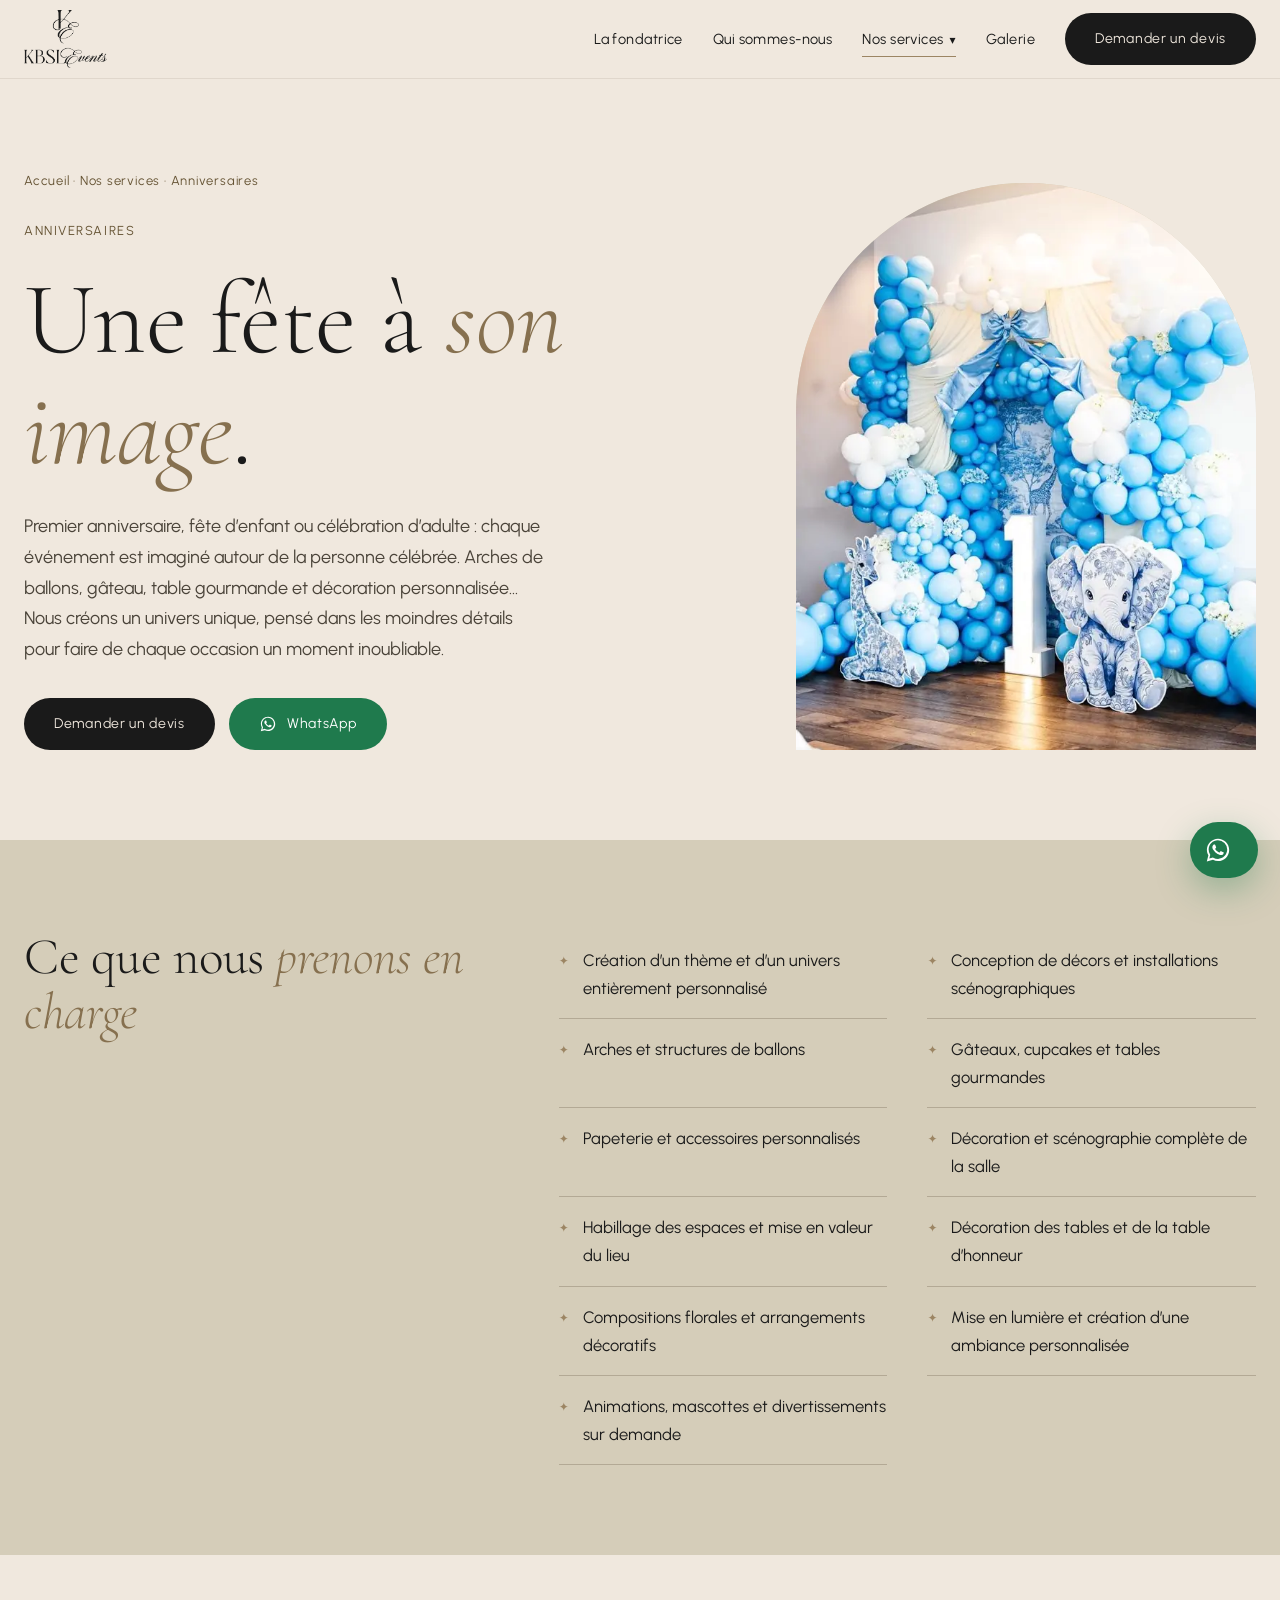
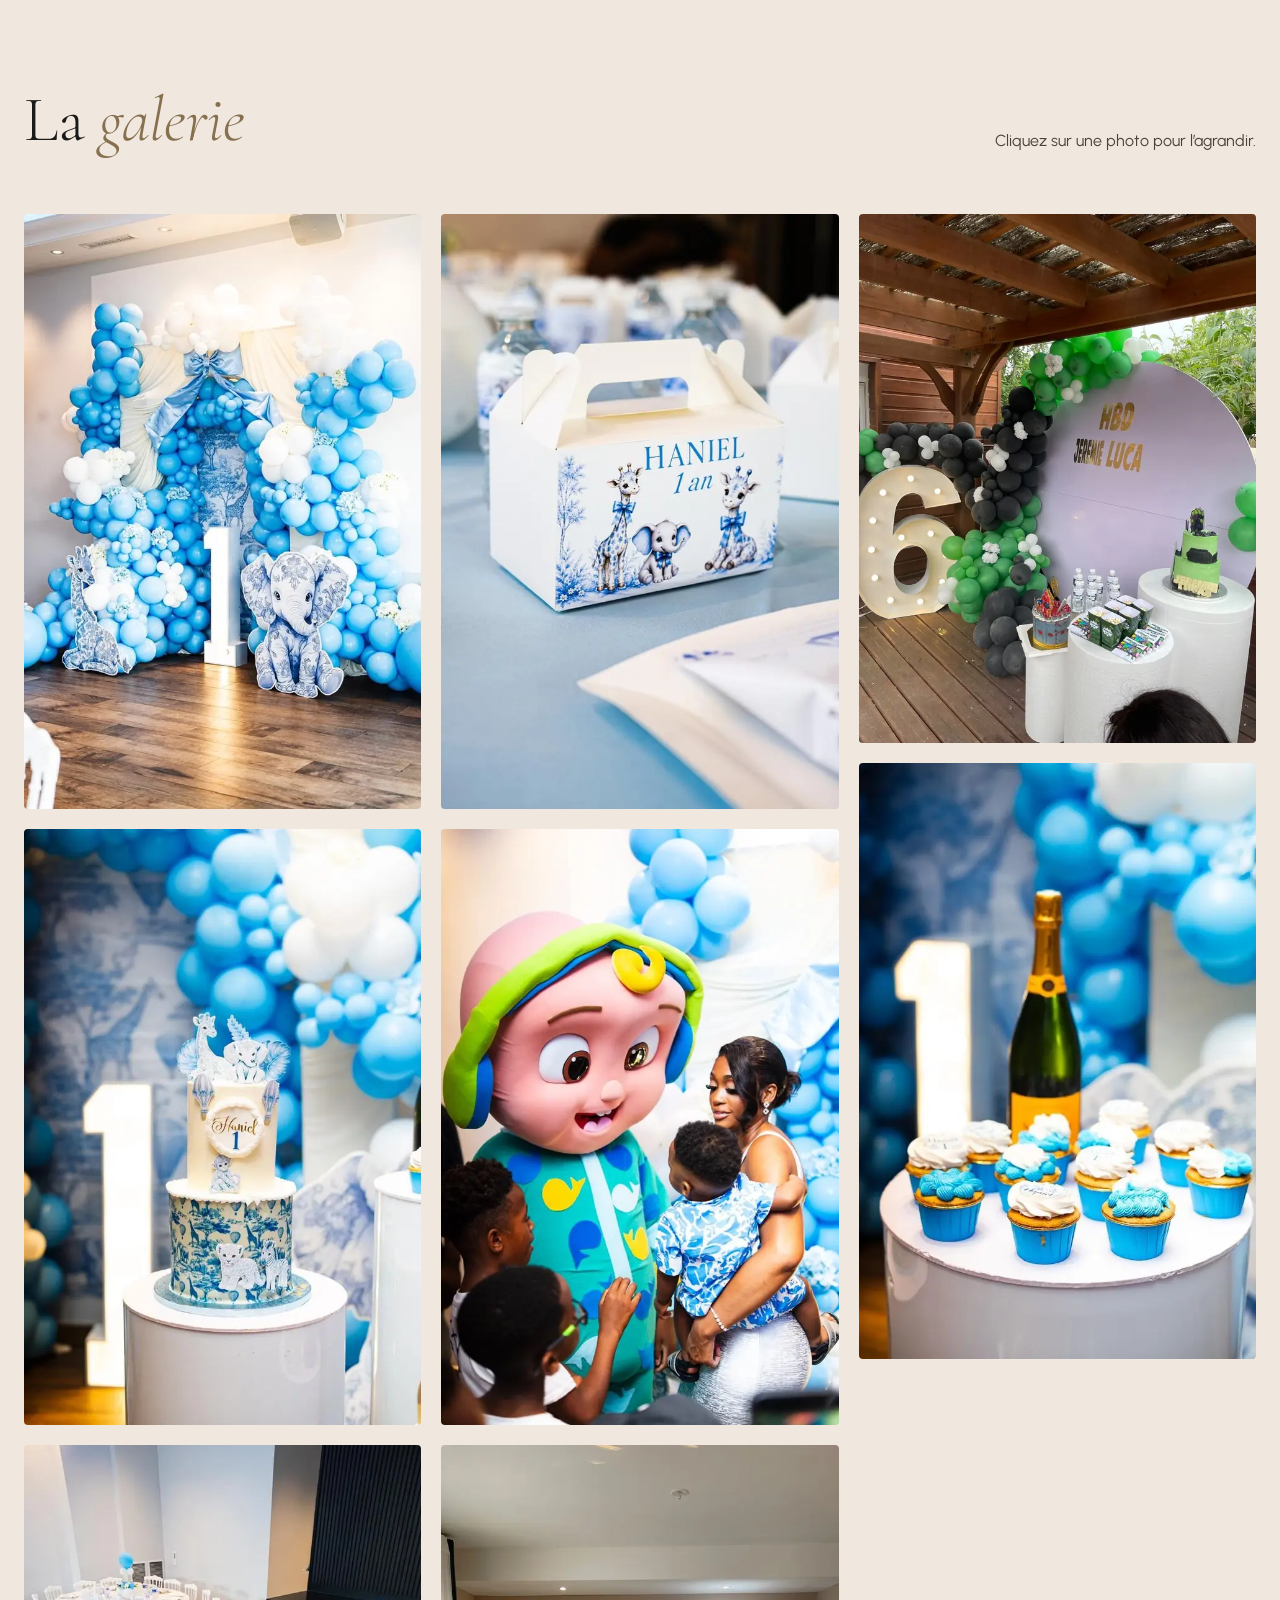
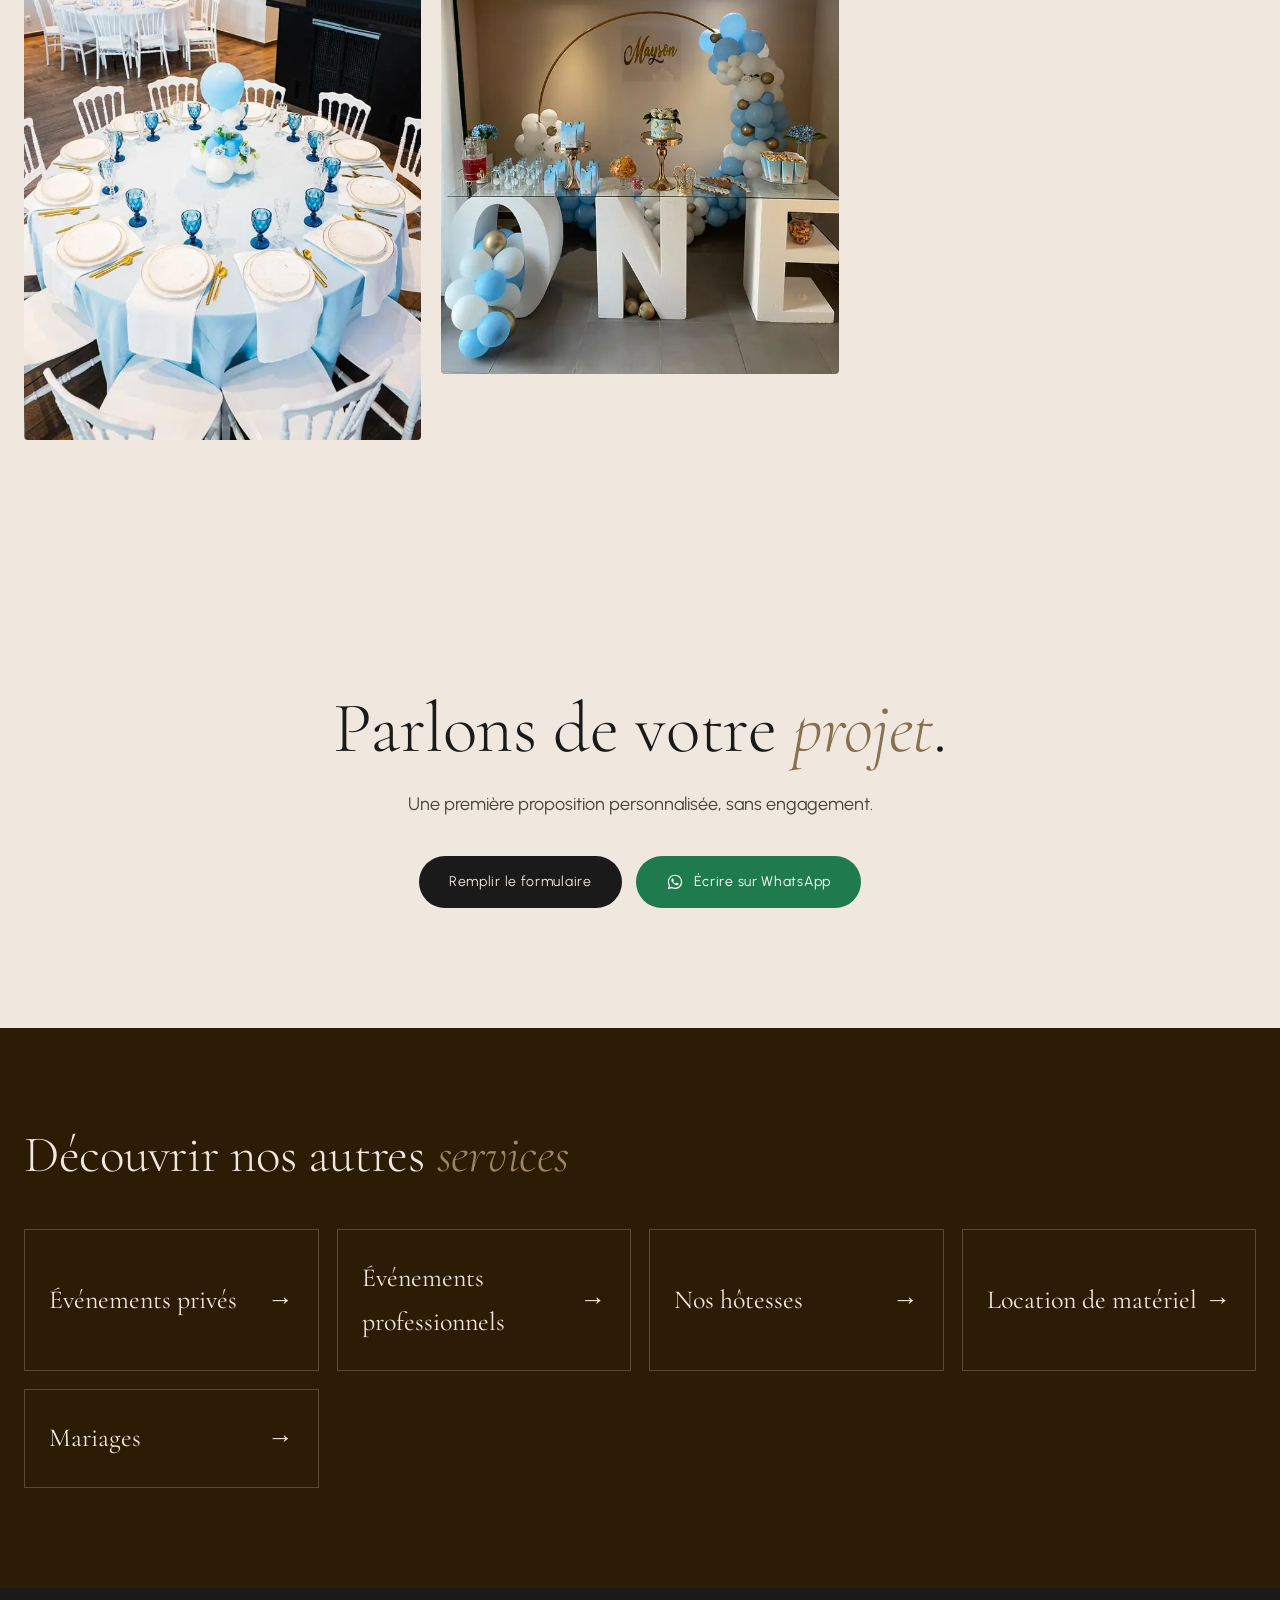
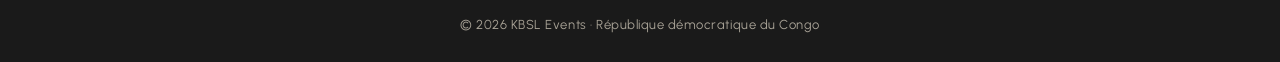
==== commit 28ee4a6b: "Audit : images WebP adaptatives, contrastes, SEO ; refonte Qui sommes-nous et valeurs ; textes racco" ====
--- a/anniversaire.html
+++ b/anniversaire.html
@@ -7,7 +7,16 @@
 <meta name="description" content="Premier anniversaire, fête d’enfant ou célébration d’adulte : chaque événement est imaginé autour de la personne célébrée. Arches de ballons, gâteau, table gourmande et décoration personnalisée… Nous créons un univers unique, pensé dans les moindres détails pour faire de chaque occasion un moment inoubliable.">
 <meta property="og:title" content="Anniversaires | KBSL Events">
 <meta property="og:description" content="Premier anniversaire, fête d’enfant ou célébration d’adulte : chaque événement est imaginé autour de la personne célébrée. Arches de ballons, gâteau, table gourmande et décoration personnalisée… Nous créons un univers unique, pensé dans les moindres détails pour faire de chaque occasion un moment inoubliable.">
-<meta property="og:image" content="images/planner-02.jpg">
+<link rel="canonical" href="https://kbsl-events.vercel.app/anniversaire.html">
+<meta property="og:type" content="website">
+<meta property="og:url" content="https://kbsl-events.vercel.app/anniversaire.html">
+<meta property="og:site_name" content="KBSL Events">
+<meta property="og:locale" content="fr_FR">
+<meta property="og:image" content="https://kbsl-events.vercel.app/images/og-kbsl.jpg">
+<meta property="og:image:width" content="1200">
+<meta property="og:image:height" content="630">
+<meta name="twitter:card" content="summary_large_image">
+<link rel="apple-touch-icon" href="apple-touch-icon.png">
 <meta name="theme-color" content="#F0E8DE">
 <link rel="icon" href="images/monogram-dark.png">
 <link rel="preload" href="fonts/cormorant-garamond-latin-300-normal.woff2" as="font" type="font/woff2" crossorigin>
@@ -55,7 +64,7 @@
       <div class="leads"><p class="lead load" style="--d:3">Premier anniversaire, fête d’enfant ou célébration d’adulte : chaque événement est imaginé autour de la personne célébrée. Arches de ballons, gâteau, table gourmande et décoration personnalisée… Nous créons un univers unique, pensé dans les moindres détails pour faire de chaque occasion un moment inoubliable.</p></div>
       <div class="hero-cta load" style="--d:4"><a class="btn" href="index.html?type=anniversaire#contact">Demander un devis</a><a class="btn wa" href="https://wa.me/243821496430?text=Bonjour%20KBSL%20Events%2C%20j%27organise%20un%20anniversaire%20et%20j%27aimerais%20recevoir%20des%20informations%20sur%20vos%20prestations.%20Merci%20%21" target="_blank" rel="noopener"><svg viewBox="0 0 32 32" fill="currentColor" aria-hidden="true"><path d="M16.04 3C9 3 3.3 8.7 3.3 15.74c0 2.25.6 4.45 1.72 6.38L3.2 29l7.05-1.78a12.7 12.7 0 0 0 5.79 1.4h.01c7.03 0 12.74-5.7 12.74-12.74C28.79 8.7 23.07 3 16.04 3zm0 23.3h-.01c-1.9 0-3.77-.51-5.4-1.48l-.39-.23-4.18 1.06 1.12-4.08-.25-.42a10.56 10.56 0 0 1-1.62-5.62c0-5.85 4.76-10.6 10.62-10.6a10.6 10.6 0 0 1 10.6 10.62c0 5.85-4.76 10.6-10.5 10.6zm5.81-7.94c-.32-.16-1.89-.93-2.18-1.04-.29-.11-.5-.16-.72.16-.21.32-.82 1.04-1 1.25-.19.21-.37.24-.69.08-.32-.16-1.35-.5-2.57-1.59-.95-.85-1.59-1.9-1.78-2.22-.19-.32-.02-.49.14-.65.14-.14.32-.37.48-.56.16-.19.21-.32.32-.53.11-.21.05-.4-.03-.56-.08-.16-.72-1.73-.98-2.37-.26-.62-.52-.54-.72-.55h-.61c-.21 0-.56.08-.85.4-.29.32-1.11 1.09-1.11 2.65s1.14 3.08 1.3 3.29c.16.21 2.24 3.42 5.43 4.8.76.33 1.35.52 1.81.67.76.24 1.45.21 2 .13.61-.09 1.89-.77 2.15-1.52.27-.75.27-1.39.19-1.52-.08-.13-.29-.21-.61-.37z"/></svg>WhatsApp</a></div>
     </div>
-    <div class="arch load" style="--d:2"><img src="images/anniv-01.jpg" alt="Anniversaires KBSL Events" style="object-position:center 25%"></div>
+    <div class="arch load" style="--d:2"><picture><source type="image/webp" srcset="images/w/anniv-01-640.webp 640w, images/w/anniv-01-1024.webp 721w" sizes="(max-width:600px) 92vw, (max-width:1000px) 46vw, 460px"><img src="images/anniv-01.jpg" alt="Anniversaires KBSL Events" style="object-position:center 25%"></picture></div>
   </div>
 </header>
 
@@ -69,7 +78,7 @@
 <section>
   <div class="wrap">
     <div class="gal-head"><h2 class="sr" style="font-size:clamp(40px,5vw,72px);font-weight:300">La <em>galerie</em></h2><p class="sr">Cliquez sur une photo pour l’agrandir.</p></div>
-    <div class="masonry"><figure class="sr-img"><img src="images/anniv-01.jpg" alt="Anniversaires KBSL Events, photo 1" loading="lazy" width="721" height="1080"></figure><figure class="sr-img"><img src="images/anniv-03.jpg" alt="Anniversaires KBSL Events, photo 2" loading="lazy" width="721" height="1080"></figure><figure class="sr-img"><img src="images/anniv-04.jpg" alt="Anniversaires KBSL Events, photo 3" loading="lazy" width="721" height="1080"></figure><figure class="sr-img"><img src="images/anniv-11.jpg" alt="Anniversaires KBSL Events, photo 4" loading="lazy" width="721" height="1080"></figure><figure class="sr-img"><img src="images/anniv-16.jpg" alt="Anniversaires KBSL Events, photo 5" loading="lazy" width="721" height="1080"></figure><figure class="sr-img"><img src="images/mayson-one.jpeg" alt="Anniversaires KBSL Events, photo 6" loading="lazy" width="960" height="1280"></figure><figure class="sr-img"><img src="images/anniversaire-6.jpeg" alt="Anniversaires KBSL Events, photo 7" loading="lazy" width="960" height="1280"></figure><figure class="sr-img"><img src="images/anniv-06.jpg" alt="Anniversaires KBSL Events, photo 8" loading="lazy" width="721" height="1080"></figure></div>
+    <div class="masonry"><figure class="sr-img"><picture><source type="image/webp" srcset="images/w/anniv-01-640.webp 640w, images/w/anniv-01-1024.webp 721w" sizes="(max-width:600px) 92vw, (max-width:1000px) 46vw, 460px"><img src="images/anniv-01.jpg" alt="Anniversaires KBSL Events, photo 1" loading="lazy" width="721" height="1080"></picture></figure><figure class="sr-img"><picture><source type="image/webp" srcset="images/w/anniv-03-640.webp 640w, images/w/anniv-03-1024.webp 721w" sizes="(max-width:600px) 92vw, (max-width:1000px) 46vw, 460px"><img src="images/anniv-03.jpg" alt="Anniversaires KBSL Events, photo 2" loading="lazy" width="721" height="1080"></picture></figure><figure class="sr-img"><picture><source type="image/webp" srcset="images/w/anniv-04-640.webp 640w, images/w/anniv-04-1024.webp 721w" sizes="(max-width:600px) 92vw, (max-width:1000px) 46vw, 460px"><img src="images/anniv-04.jpg" alt="Anniversaires KBSL Events, photo 3" loading="lazy" width="721" height="1080"></picture></figure><figure class="sr-img"><picture><source type="image/webp" srcset="images/w/anniv-11-640.webp 640w, images/w/anniv-11-1024.webp 721w" sizes="(max-width:600px) 92vw, (max-width:1000px) 46vw, 460px"><img src="images/anniv-11.jpg" alt="Anniversaires KBSL Events, photo 4" loading="lazy" width="721" height="1080"></picture></figure><figure class="sr-img"><picture><source type="image/webp" srcset="images/w/anniv-16-640.webp 640w, images/w/anniv-16-1024.webp 721w" sizes="(max-width:600px) 92vw, (max-width:1000px) 46vw, 460px"><img src="images/anniv-16.jpg" alt="Anniversaires KBSL Events, photo 5" loading="lazy" width="721" height="1080"></picture></figure><figure class="sr-img"><picture><source type="image/webp" srcset="images/w/mayson-one-640.webp 640w, images/w/mayson-one-1024.webp 960w" sizes="(max-width:600px) 92vw, (max-width:1000px) 46vw, 460px"><img src="images/mayson-one.jpeg" alt="Anniversaires KBSL Events, photo 6" loading="lazy" width="960" height="1280"></picture></figure><figure class="sr-img"><picture><source type="image/webp" srcset="images/w/anniversaire-6-640.webp 640w, images/w/anniversaire-6-1024.webp 960w" sizes="(max-width:600px) 92vw, (max-width:1000px) 46vw, 460px"><img src="images/anniversaire-6.jpeg" alt="Anniversaires KBSL Events, photo 7" loading="lazy" width="960" height="1280"></picture></figure><figure class="sr-img"><picture><source type="image/webp" srcset="images/w/anniv-06-640.webp 640w, images/w/anniv-06-1024.webp 721w" sizes="(max-width:600px) 92vw, (max-width:1000px) 46vw, 460px"><img src="images/anniv-06.jpg" alt="Anniversaires KBSL Events, photo 8" loading="lazy" width="721" height="1080"></picture></figure></div>
   </div>
 </section>
 
@@ -88,15 +97,7 @@
   </div>
 </section>
 <footer>
-  <div class="wrap foot">
-    <img class="foot-logo" src="images/logo-full-light.png" alt="KBSL Events" width="1423" height="1000">
-    <div class="foot-contact">
-      <a href="tel:+243821496430">+243 821 496 430</a>
-      <a href="mailto:kbslevents@gmail.com">kbslevents@gmail.com</a>
-    </div>
-    <div class="foot-follow"><span>Suivez-nous</span><div class="socials light"><a href="https://wa.me/243821496430" target="_blank" rel="noopener" aria-label="KBSL Events sur WhatsApp"><svg viewBox="0 0 32 32" fill="currentColor" aria-hidden="true"><path d="M16.04 3C9 3 3.3 8.7 3.3 15.74c0 2.25.6 4.45 1.72 6.38L3.2 29l7.05-1.78a12.7 12.7 0 0 0 5.79 1.4h.01c7.03 0 12.74-5.7 12.74-12.74C28.79 8.7 23.07 3 16.04 3zm0 23.3h-.01c-1.9 0-3.77-.51-5.4-1.48l-.39-.23-4.18 1.06 1.12-4.08-.25-.42a10.56 10.56 0 0 1-1.62-5.62c0-5.85 4.76-10.6 10.62-10.6a10.6 10.6 0 0 1 10.6 10.62c0 5.85-4.76 10.6-10.5 10.6zm5.81-7.94c-.32-.16-1.89-.93-2.18-1.04-.29-.11-.5-.16-.72.16-.21.32-.82 1.04-1 1.25-.19.21-.37.24-.69.08-.32-.16-1.35-.5-2.57-1.59-.95-.85-1.59-1.9-1.78-2.22-.19-.32-.02-.49.14-.65.14-.14.32-.37.48-.56.16-.19.21-.32.32-.53.11-.21.05-.4-.03-.56-.08-.16-.72-1.73-.98-2.37-.26-.62-.52-.54-.72-.55h-.61c-.21 0-.56.08-.85.4-.29.32-1.11 1.09-1.11 2.65s1.14 3.08 1.3 3.29c.16.21 2.24 3.42 5.43 4.8.76.33 1.35.52 1.81.67.76.24 1.45.21 2 .13.61-.09 1.89-.77 2.15-1.52.27-.75.27-1.39.19-1.52-.08-.13-.29-.21-.61-.37z"/></svg></a><a href="https://www.instagram.com/kbsl_events/" target="_blank" rel="noopener" aria-label="KBSL Events sur Instagram"><svg viewBox="0 0 24 24" fill="none" stroke="currentColor" stroke-width="1.7" aria-hidden="true"><rect x="3" y="3" width="18" height="18" rx="5"/><circle cx="12" cy="12" r="4.2"/><circle cx="17.4" cy="6.6" r="1" fill="currentColor" stroke="none"/></svg></a><a href="https://www.facebook.com/kbsl_events" target="_blank" rel="noopener" aria-label="KBSL Events sur Facebook"><svg viewBox="0 0 24 24" fill="currentColor" aria-hidden="true"><path d="M13.5 21v-7.6h2.6l.4-3h-3V8.5c0-.9.3-1.5 1.5-1.5h1.6V4.3c-.3 0-1.2-.1-2.3-.1-2.3 0-3.9 1.4-3.9 4v2.2H7.8v3h2.6V21h3.1z"/></svg></a><a href="https://www.tiktok.com/@kbsl_events" target="_blank" rel="noopener" aria-label="KBSL Events sur TikTok"><svg viewBox="0 0 24 24" fill="currentColor" aria-hidden="true"><path d="M16.6 3c.3 2.2 1.6 3.6 3.9 3.8v2.6c-1.4.1-2.6-.3-3.9-1.1v5.3c0 6.6-7.3 8.7-10.2 4-1.9-3-.7-8.3 5.4-8.5v2.8c-.5.1-1 .2-1.4.4-1.4.5-2.1 1.3-1.9 2.8.4 2.9 5.7 3.8 5.3-1.9V3h2.8z"/></svg></a></div></div>
-    <p class="foot-copy">© 2026 KBSL Events · République démocratique du Congo</p>
-  </div>
+  <div class="wrap"><p class="foot-copy">© 2026 KBSL Events · République démocratique du Congo</p></div>
 </footer>
 <a class="wa-float" href="https://wa.me/243821496430?text=Bonjour%20KBSL%20Events%2C%20j%27organise%20un%20anniversaire%20et%20j%27aimerais%20recevoir%20des%20informations%20sur%20vos%20prestations.%20Merci%20%21" target="_blank" rel="noopener" aria-label="Nous écrire sur WhatsApp"><svg viewBox="0 0 32 32" fill="currentColor" aria-hidden="true"><path d="M16.04 3C9 3 3.3 8.7 3.3 15.74c0 2.25.6 4.45 1.72 6.38L3.2 29l7.05-1.78a12.7 12.7 0 0 0 5.79 1.4h.01c7.03 0 12.74-5.7 12.74-12.74C28.79 8.7 23.07 3 16.04 3zm0 23.3h-.01c-1.9 0-3.77-.51-5.4-1.48l-.39-.23-4.18 1.06 1.12-4.08-.25-.42a10.56 10.56 0 0 1-1.62-5.62c0-5.85 4.76-10.6 10.62-10.6a10.6 10.6 0 0 1 10.6 10.62c0 5.85-4.76 10.6-10.5 10.6zm5.81-7.94c-.32-.16-1.89-.93-2.18-1.04-.29-.11-.5-.16-.72.16-.21.32-.82 1.04-1 1.25-.19.21-.37.24-.69.08-.32-.16-1.35-.5-2.57-1.59-.95-.85-1.59-1.9-1.78-2.22-.19-.32-.02-.49.14-.65.14-.14.32-.37.48-.56.16-.19.21-.32.32-.53.11-.21.05-.4-.03-.56-.08-.16-.72-1.73-.98-2.37-.26-.62-.52-.54-.72-.55h-.61c-.21 0-.56.08-.85.4-.29.32-1.11 1.09-1.11 2.65s1.14 3.08 1.3 3.29c.16.21 2.24 3.42 5.43 4.8.76.33 1.35.52 1.81.67.76.24 1.45.21 2 .13.61-.09 1.89-.77 2.15-1.52.27-.75.27-1.39.19-1.52-.08-.13-.29-.21-.61-.37z"/></svg><span>Écrivez-nous sur WhatsApp</span></a>
 <script src="main.js"></script>
--- a/style.css
+++ b/style.css
@@ -10,7 +10,7 @@
 
 :root{
   --ivoire:#F0E8DE; --sauge:#D5CDB9; --charbon:#1A1A1A; --taupe:#9C8563; --espresso:#2C1C05;
-  --texte:#4a4339; --muted:#6c6355;
+  --texte:#4a4339; --muted:#6c6355; --taupe-ink:#655333; --taupe-em:#86704F;
   --ease:cubic-bezier(.16,.84,.44,1); --ease-soft:cubic-bezier(.22,.61,.36,1);
   --serif:'Cormorant Garamond',Georgia,serif; --sans:'Urbanist',system-ui,sans-serif;
 }
@@ -22,8 +22,8 @@
 button,input,select,textarea{font:inherit;color:inherit}
 .wrap{width:min(1240px,100% - 48px);margin-inline:auto}
 h1,h2,h3{font-family:var(--serif);font-weight:400;line-height:1.08;letter-spacing:-.005em}
-em{font-style:italic;color:var(--taupe)}
-.eyebrow{font-size:13px;letter-spacing:.12em;color:var(--taupe);margin-bottom:22px}
+em{font-style:italic;color:var(--taupe-em)}
+.eyebrow{font-size:13px;letter-spacing:.12em;color:var(--taupe-ink);margin-bottom:22px}
 section{padding:130px 0}
 
 /* ===== Navigation ===== */
@@ -352,3 +352,63 @@
   .note{grid-template-columns:1fr;gap:8px}
 }
 @media(max-width:1180px) and (min-width:1001px){.links{gap:22px;font-size:14px}}
+
+/* ===== Correctifs audit : contrastes, cibles tactiles, titres mobiles ===== */
+.founder .eyebrow,.values .eyebrow,.next-cats .eyebrow,.founder em,.values em,.next-cats em,.cat em{color:var(--taupe)}
+.coords span,.follow>span,.field label i,.crumbs,.form-foot small,.form .sub{color:var(--taupe-ink)}
+.note span,.testi-invite .testi-quote em,.concept .tagline{color:var(--taupe-em)}
+.crumbs a{display:inline-block;padding:12px 4px;margin:-12px -4px}
+.coords a{display:inline-block;padding:10px 0;margin:-10px 0}
+.drop>button span{font-size:12px}
+.drop-menu a{min-height:46px}
+@media(max-width:600px){
+  .hero h1{font-size:44px}
+  .page-hero h1{font-size:44px}
+  .page-hero{padding:120px 0 60px}
+}
+
+/* ===== Fondatrice : photo fond blanc seule ===== */
+.founder-photo{aspect-ratio:3/4;max-width:440px;background:#f4f4f2}
+.founder-photo img{object-fit:cover}
+.founder-text p{max-width:540px}
+.founder blockquote{font-size:26px}
+
+/* ===== Qui sommes-nous ===== */
+.about{padding:130px 0}
+.about-grid{display:grid;grid-template-columns:.8fr 1.2fr;gap:90px;align-items:center}
+.about-img{aspect-ratio:3/3.9;max-width:440px;width:100%}
+.about-body h2{font-size:clamp(38px,4.4vw,60px);font-weight:300;margin-bottom:28px}
+.about-body>p{font-size:18px;color:var(--texte);max-width:560px;margin-bottom:14px}
+.pillars-row{list-style:none;display:grid;grid-template-columns:repeat(3,1fr);margin-top:42px;border-top:1px solid rgba(44,28,5,.18)}
+.pillars-row li{padding:26px 22px 0 0}
+.pillars-row li+li{padding-left:22px;border-left:1px solid rgba(44,28,5,.18)}
+.pillars-row b{display:block;font-family:var(--serif);font-weight:400;font-size:26px;margin-bottom:6px}
+.pillars-row span{font-size:14.5px;color:var(--muted);line-height:1.5}
+
+/* ===== Vision / Engagements / Signature ===== */
+.values{background:var(--espresso);padding:110px 0}
+.values-grid{display:grid;grid-template-columns:repeat(3,1fr);gap:24px}
+.value{border:1px solid rgba(213,205,185,.22);padding:52px 38px 46px;text-align:center;border-radius:2px;transition:border-color .5s,background .5s}
+.value:hover{border-color:rgba(213,205,185,.5);background:rgba(240,232,222,.03)}
+.value+.value{border-left:1px solid rgba(213,205,185,.22);padding-left:38px}
+.value .orn{display:block;color:var(--taupe);font-size:14px;margin-bottom:22px}
+.value h3{font-size:34px;color:var(--ivoire);margin-bottom:18px}
+.value p{font-size:16.5px;line-height:1.75;color:#d9d0c1;max-width:320px;margin:0 auto}
+
+/* ===== Pied de page minimal ===== */
+footer{background:var(--charbon);padding:26px 0}
+footer .foot-copy{font-size:13px;color:#a8a296;text-align:center;letter-spacing:.04em;border:0;padding:0}
+
+@media(max-width:1000px){
+  .about-grid{grid-template-columns:1fr;gap:46px}
+  .about-img{margin:0 auto}
+  .values-grid{grid-template-columns:1fr}
+  .value+.value{border-top:1px solid rgba(213,205,185,.22);padding-top:52px;padding-left:38px}
+  .founder-photo{margin:0 auto}
+}
+@media(max-width:600px){
+  .pillars-row{grid-template-columns:1fr;margin-top:30px}
+  .pillars-row li,.pillars-row li+li{padding:18px 0;border-left:0;border-bottom:1px solid rgba(44,28,5,.14)}
+  .value{padding:40px 24px}
+}
+picture{display:contents}
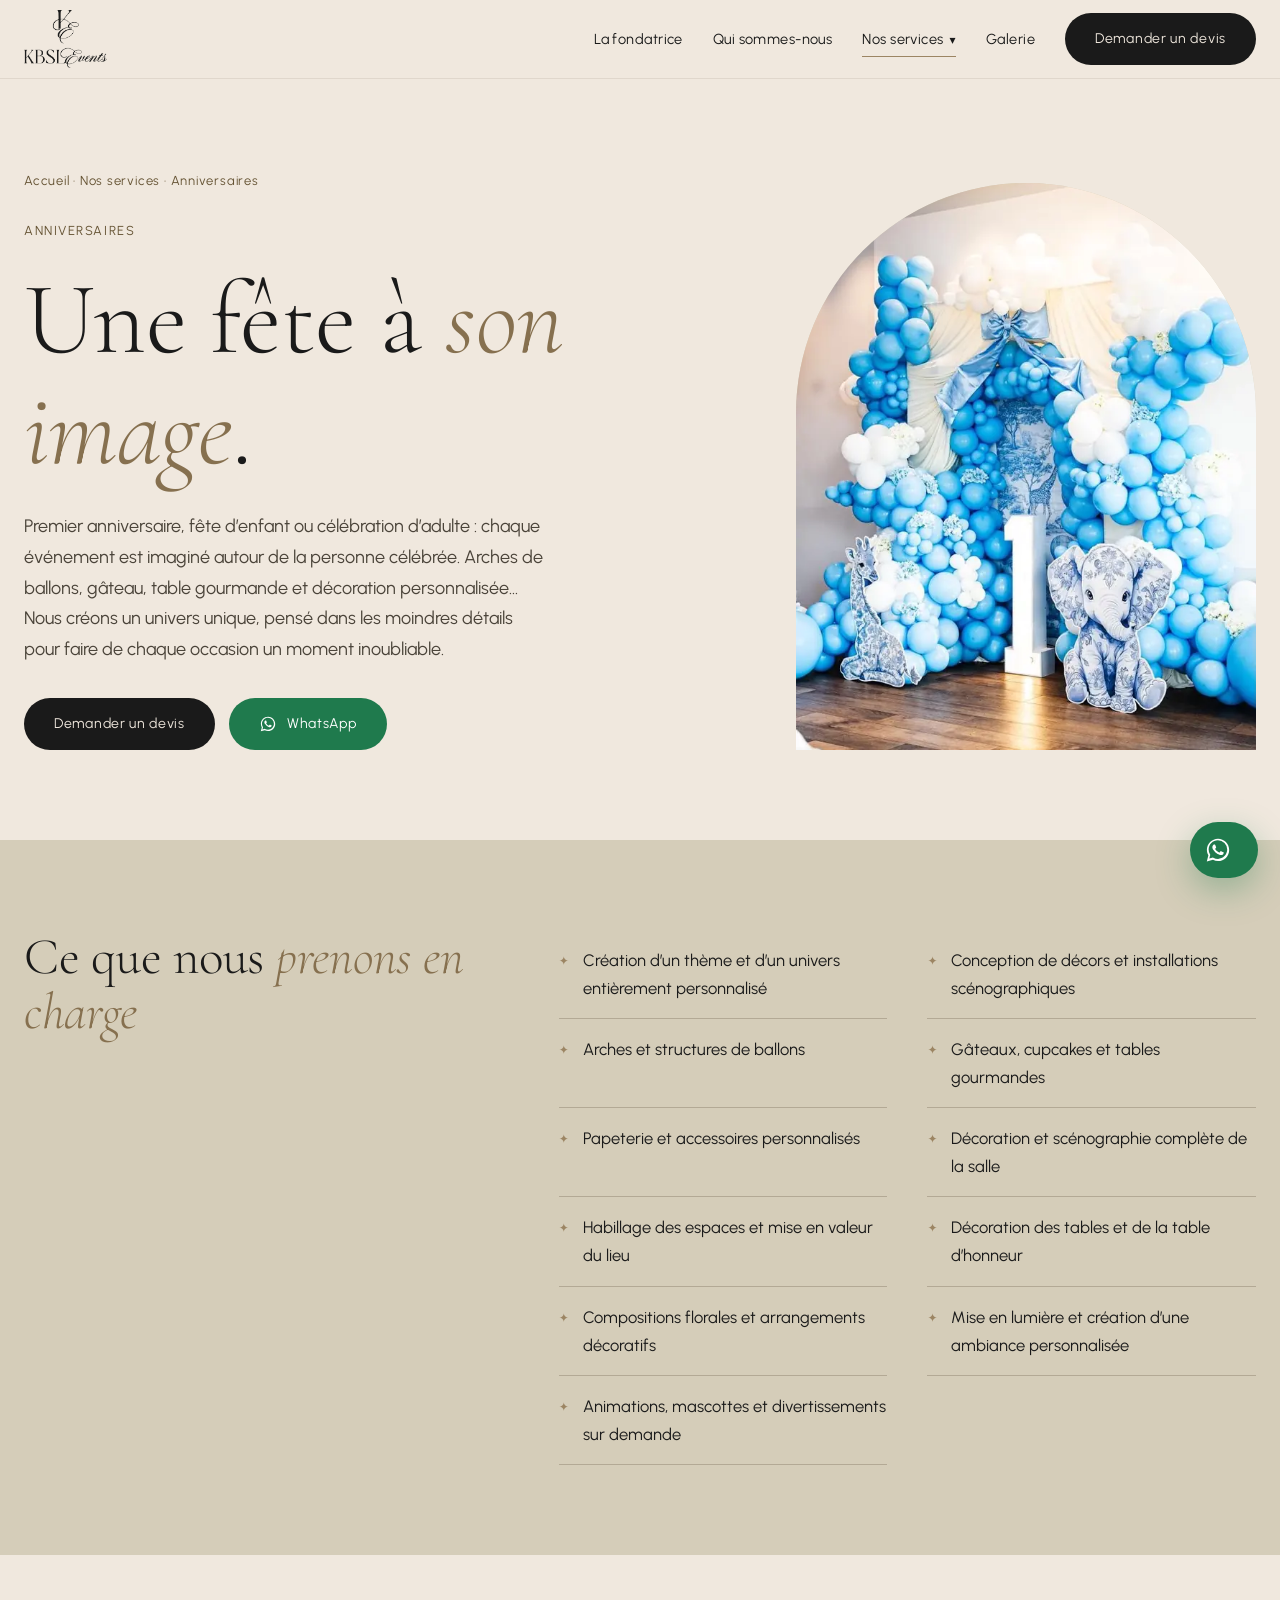
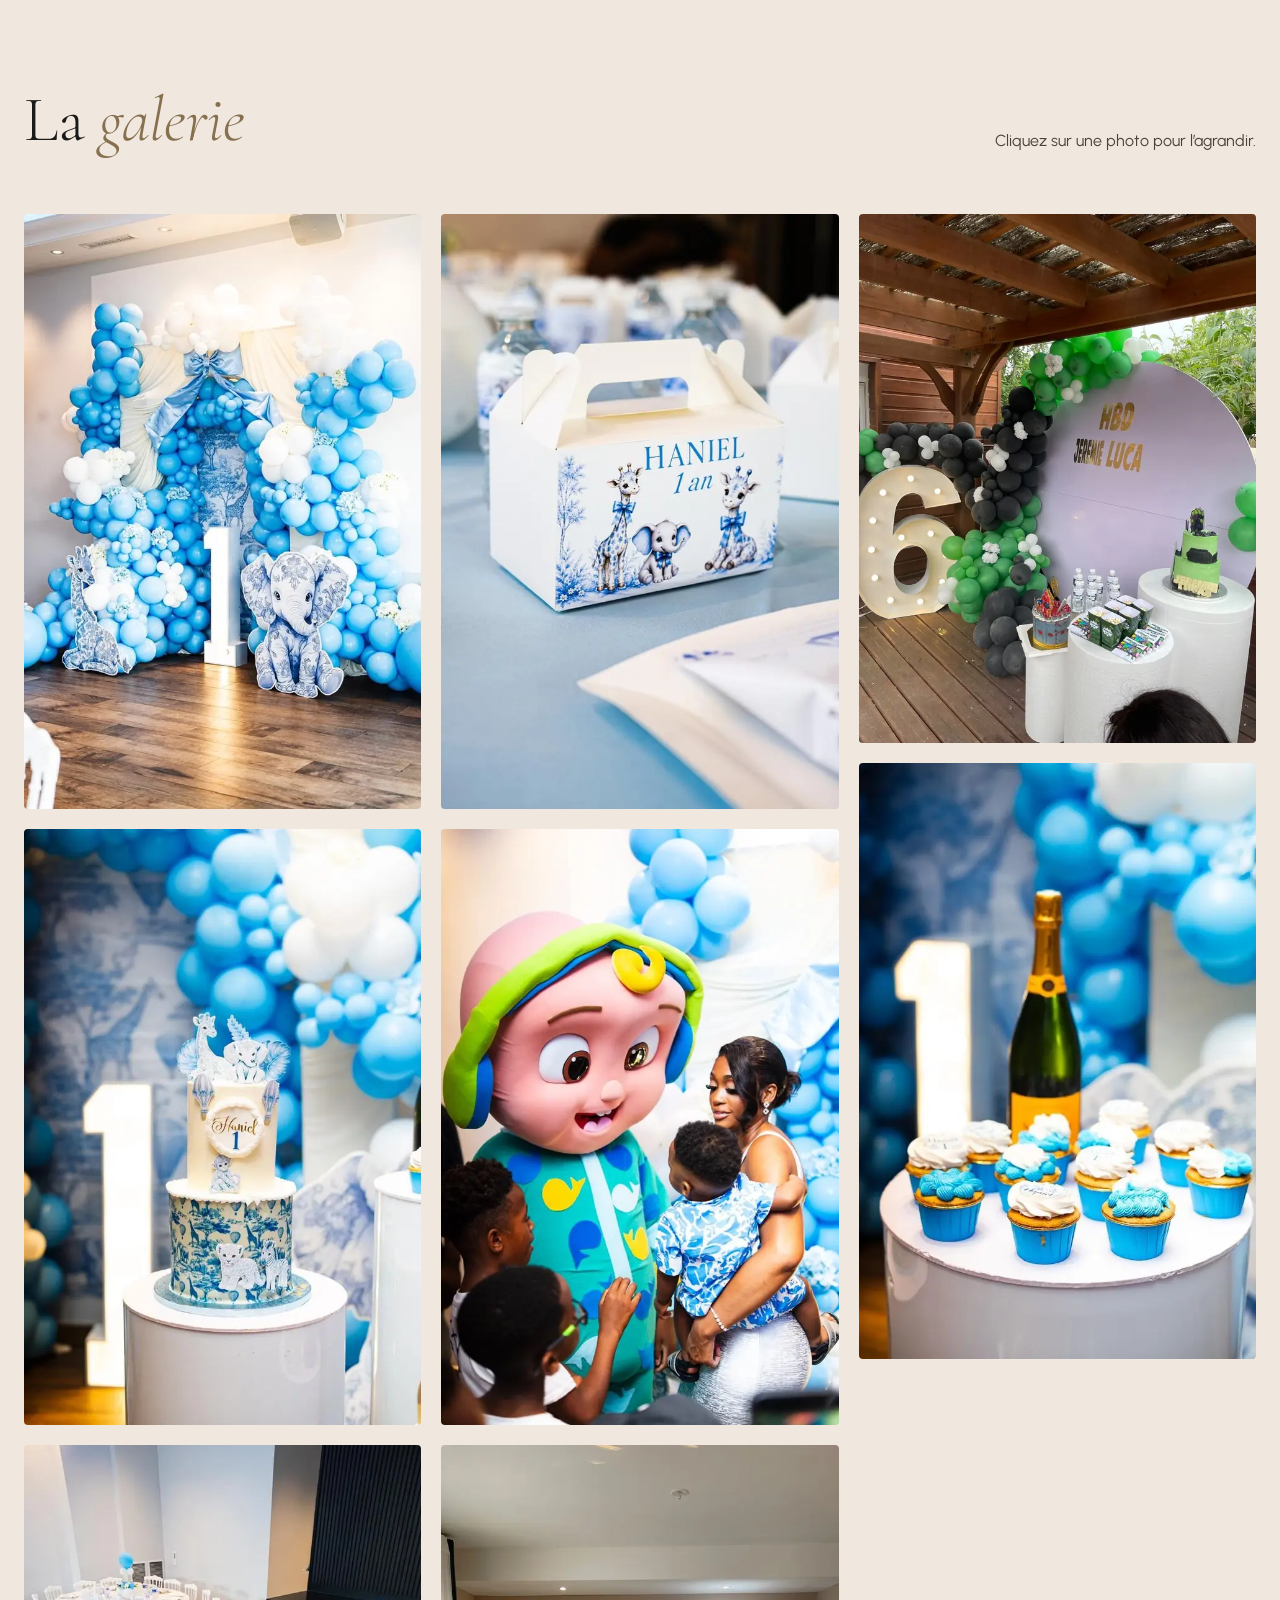
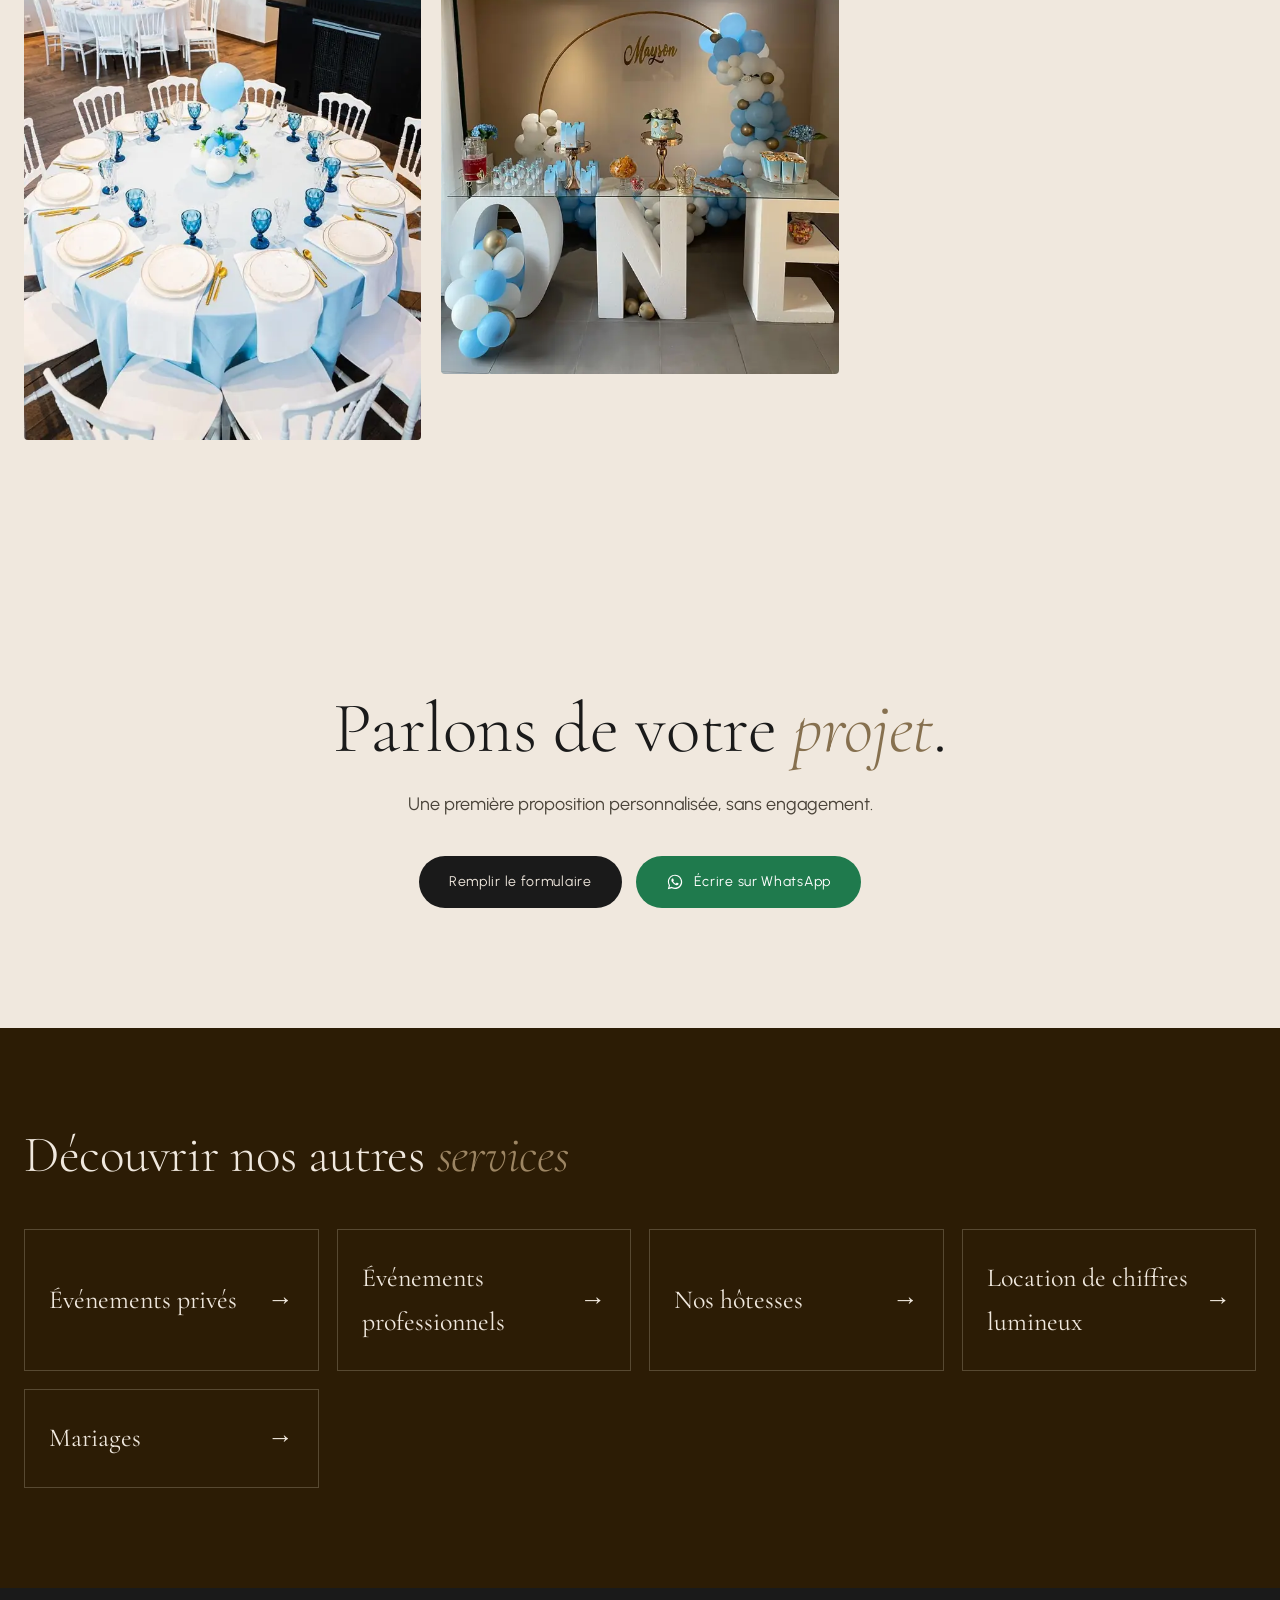
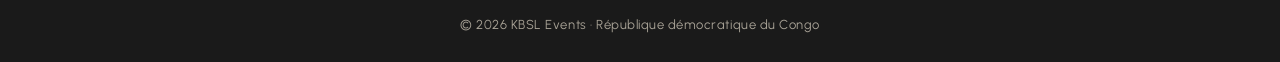
==== commit f97f44a5: "Événements privés : nouvelle couverture, photos retirées ; location limitée aux chiffres lumineux Co" ====
--- a/anniversaire.html
+++ b/anniversaire.html
@@ -34,7 +34,7 @@
       <a href="index.html#qui-sommes-nous">Qui sommes-nous</a>
       <div class="drop active">
         <button type="button" aria-haspopup="true">Nos services<span>▾</span></button>
-        <div class="drop-menu"><a href="mariage.html">Mariages</a><a href="anniversaire.html" class="active">Anniversaires</a><a href="evenement-prive.html">Événements privés</a><a href="evenement-professionnel.html">Événements professionnels</a><a href="nos-hotesses.html">Nos hôtesses</a><a href="location-materiel.html">Location de matériel</a></div>
+        <div class="drop-menu"><a href="mariage.html">Mariages</a><a href="anniversaire.html" class="active">Anniversaires</a><a href="evenement-prive.html">Événements privés</a><a href="evenement-professionnel.html">Événements professionnels</a><a href="nos-hotesses.html">Nos hôtesses</a><a href="location-materiel.html">Location de chiffres lumineux</a></div>
       </div>
       <a href="index.html#galerie">Galerie</a>
       <a class="btn" href="index.html#contact">Demander un devis</a>
@@ -47,7 +47,7 @@
   <a href="index.html#fondatrice">Mot de la fondatrice</a>
   <a href="index.html#qui-sommes-nous">Qui sommes-nous</a>
   <p>NOS SERVICES</p>
-  <a href="mariage.html">Mariages</a><a href="anniversaire.html">Anniversaires</a><a href="evenement-prive.html">Événements privés</a><a href="evenement-professionnel.html">Événements professionnels</a><a href="nos-hotesses.html">Nos hôtesses</a><a href="location-materiel.html">Location de matériel</a>
+  <a href="mariage.html">Mariages</a><a href="anniversaire.html">Anniversaires</a><a href="evenement-prive.html">Événements privés</a><a href="evenement-professionnel.html">Événements professionnels</a><a href="nos-hotesses.html">Nos hôtesses</a><a href="location-materiel.html">Location de chiffres lumineux</a>
   <p>LA MAISON</p>
   <a href="index.html#galerie">Galerie</a>
   <a href="index.html#temoignages">Témoignages</a>
@@ -93,7 +93,7 @@
 <section class="next-cats">
   <div class="wrap">
     <h2 class="sr">Découvrir nos autres <em>services</em></h2>
-    <div class="next-list"><a href="evenement-prive.html">Événements privés<span>→</span></a><a href="evenement-professionnel.html">Événements professionnels<span>→</span></a><a href="nos-hotesses.html">Nos hôtesses<span>→</span></a><a href="location-materiel.html">Location de matériel<span>→</span></a><a href="mariage.html">Mariages<span>→</span></a></div>
+    <div class="next-list"><a href="evenement-prive.html">Événements privés<span>→</span></a><a href="evenement-professionnel.html">Événements professionnels<span>→</span></a><a href="nos-hotesses.html">Nos hôtesses<span>→</span></a><a href="location-materiel.html">Location de chiffres lumineux<span>→</span></a><a href="mariage.html">Mariages<span>→</span></a></div>
   </div>
 </section>
 <footer>
--- a/style.css
+++ b/style.css
@@ -412,3 +412,6 @@
   .value{padding:40px 24px}
 }
 picture{display:contents}
+.arch-mono{background:var(--sauge);display:grid;place-items:center}
+.arch-mono img{width:38%!important;height:auto!important;object-fit:contain!important}
+.cat img[src*="hotesses-trio"]{object-position:center 20%}
